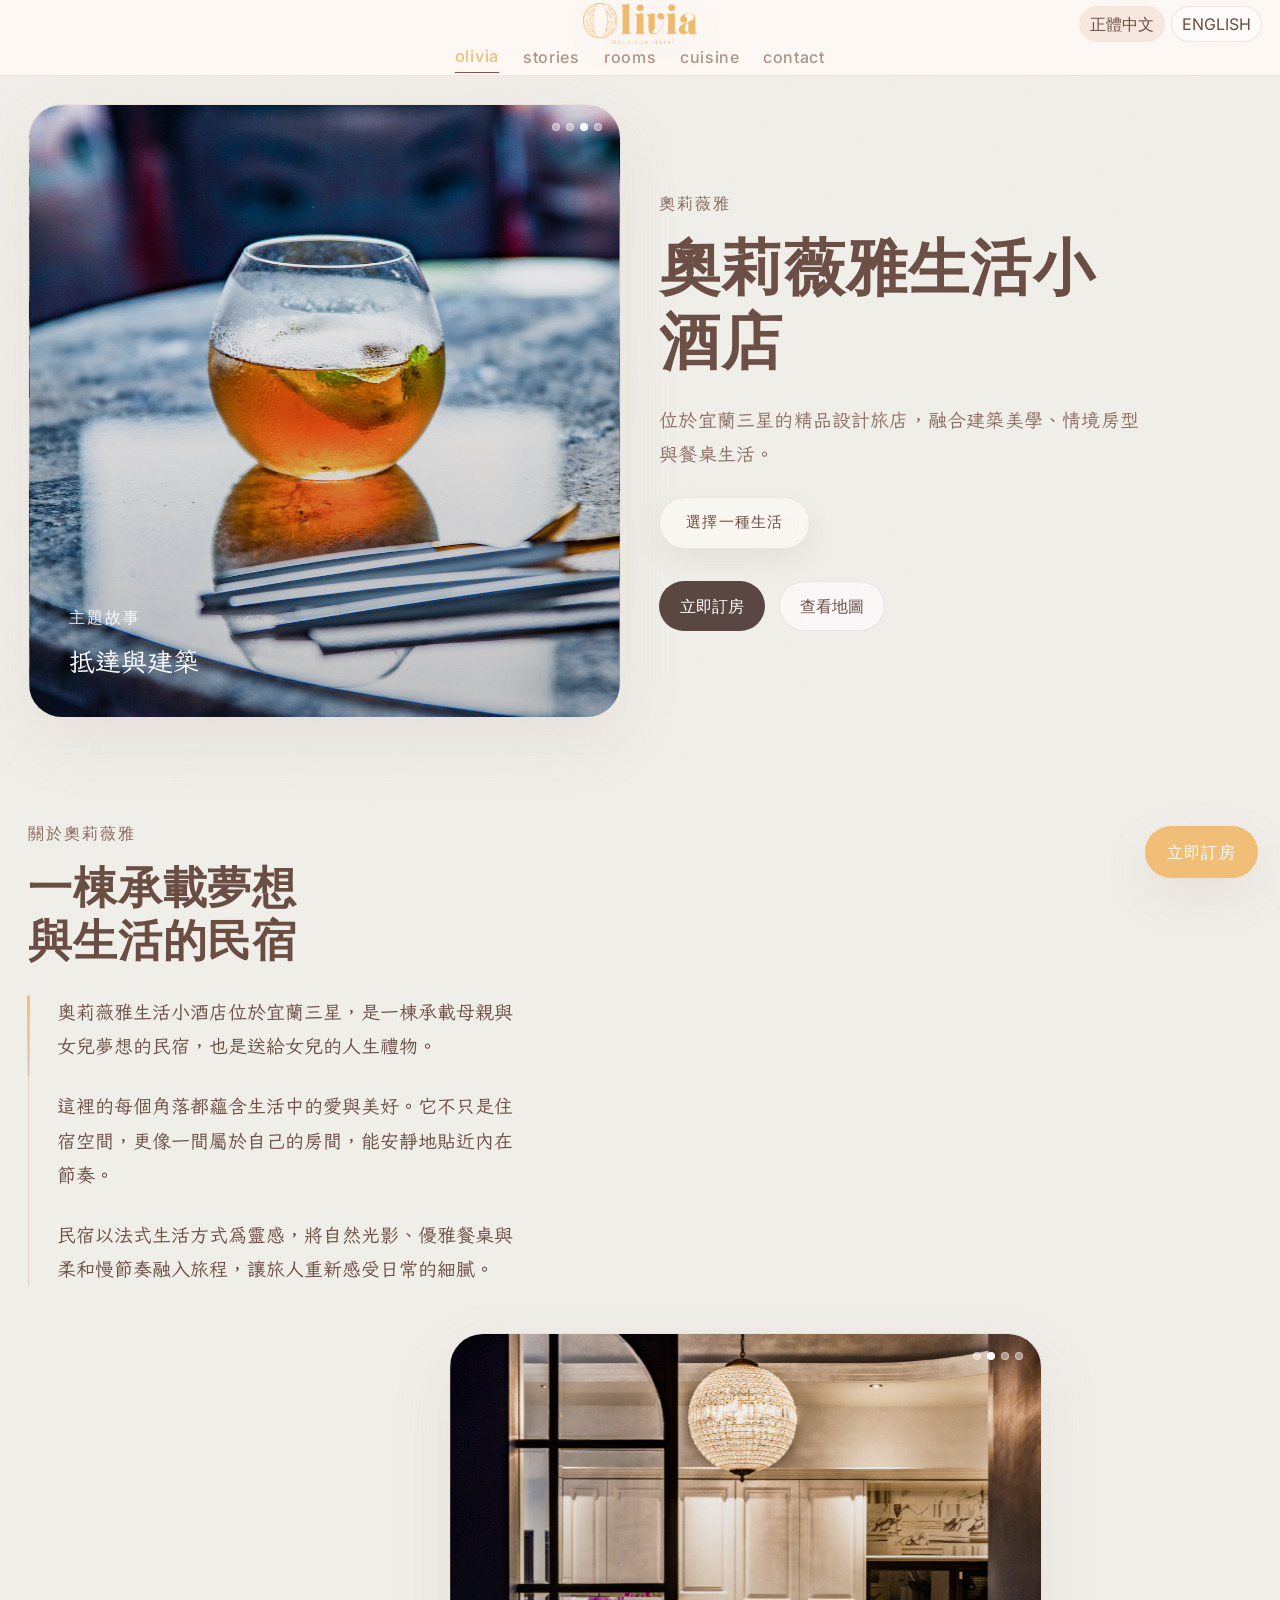
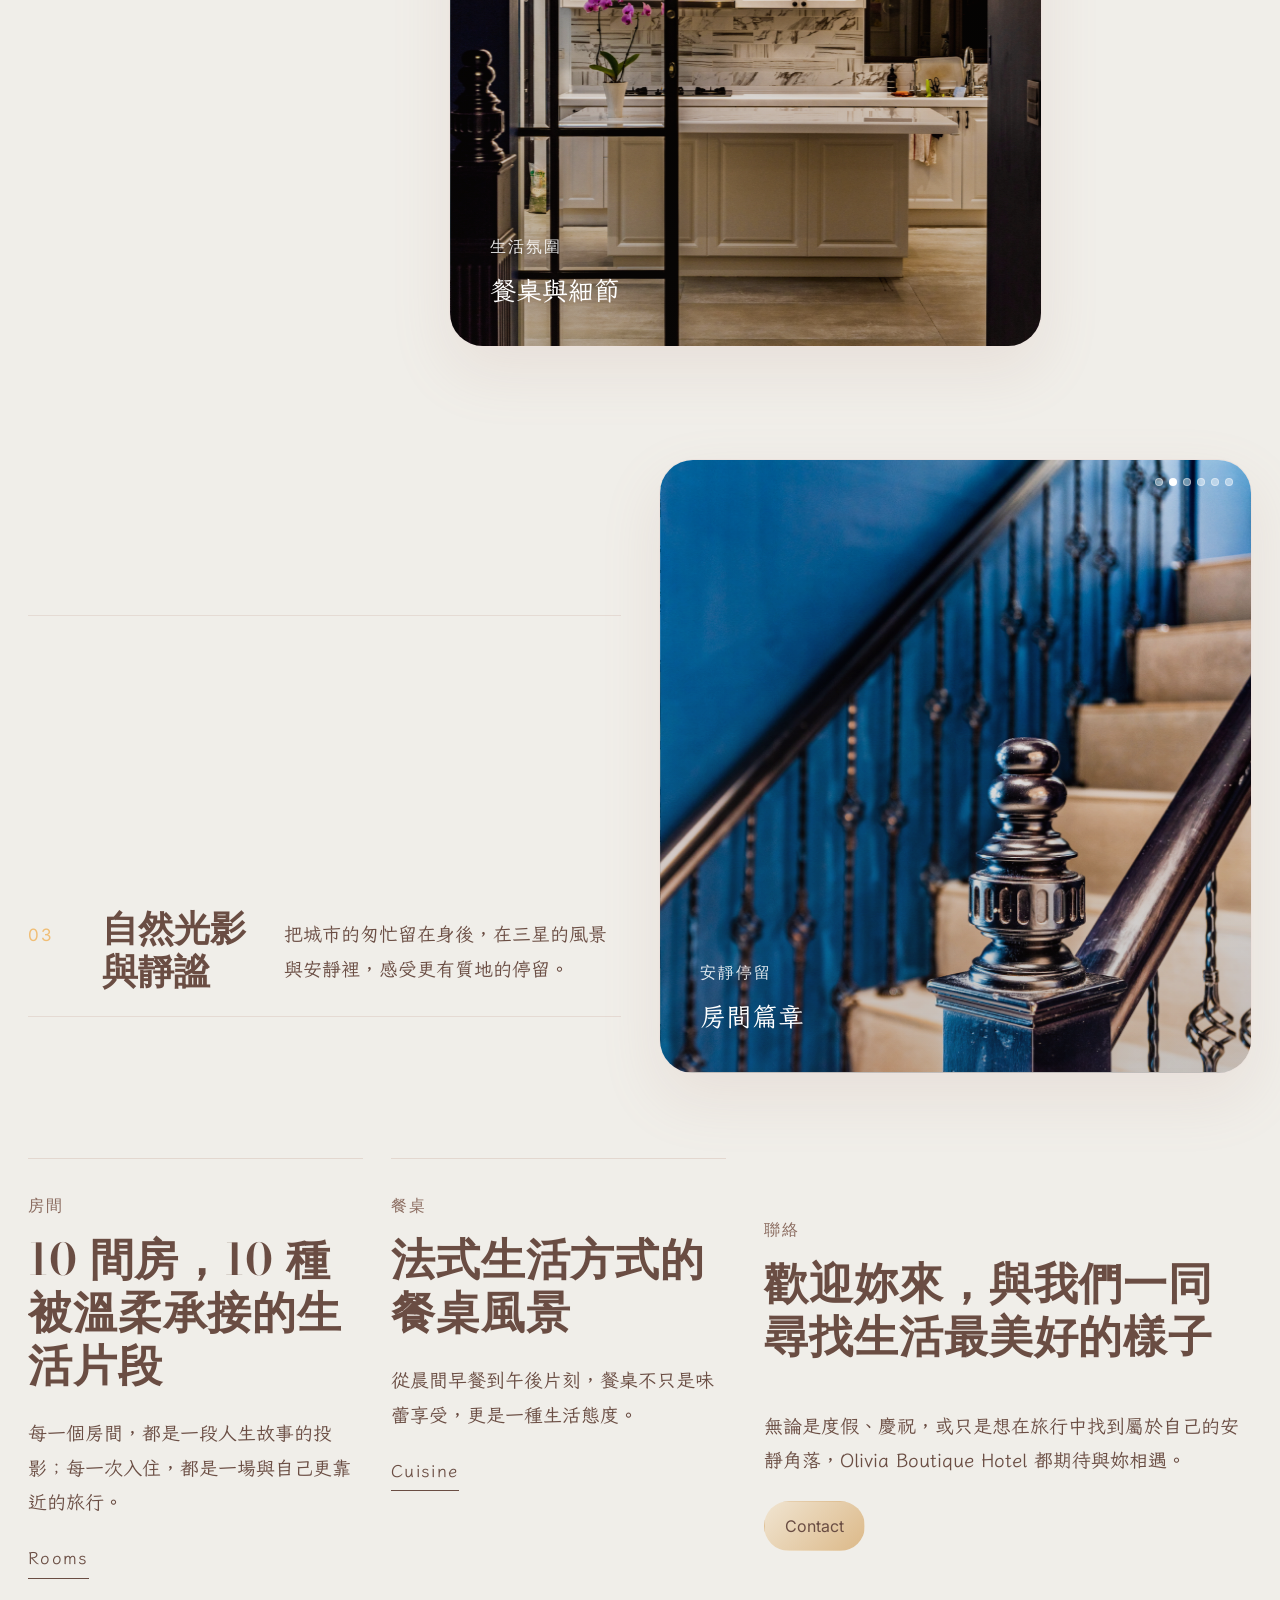
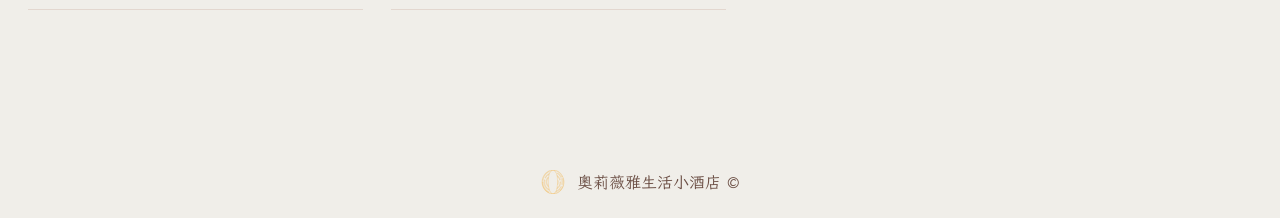
==== index.html @ a5c9b0a2 "1st build" ====
<!doctype html>
<html lang="zh-Hant">
<head>
<meta name="keywords" content="三星鄉,精品旅館,主題客房,女性主義,法式,私廚,免費停車,葡萄酒,奧莉薇雅,生活小酒店,時尚,生活態度">
  <meta charset="UTF-8" />
  <meta name="viewport" content="width=device-width, initial-scale=1.0" />
  <title data-i18n-title="seo.index.title">奧莉薇雅生活小酒店｜宜蘭精品旅宿</title>
  <meta name="description" content="奧莉薇雅生活小酒店 Olivia Boutique Hotel，位於宜蘭三星的精品設計旅店，融合建築美學、情境房型與餐桌生活，提供沉浸式住宿體驗。" data-i18n-meta="seo.index.description" />
  <meta name="keywords" content="宜蘭住宿, 宜蘭精品旅店, 宜蘭民宿推薦, 宜蘭三星住宿, 情境房型, 設計旅店, Olivia Boutique Hotel" />
  <meta property="og:title" content="奧莉薇雅生活小酒店｜宜蘭精品旅宿" />
  <meta property="og:description" content="奧莉薇雅生活小酒店 Olivia Boutique Hotel，位於宜蘭三星的精品設計旅店，融合建築美學、情境房型與餐桌生活，提供沉浸式住宿體驗。" />
  <meta property="og:type" content="website" />
  <meta property="og:image" content="assets/images/fasc-build-1.jpg" />
  <meta property="og:locale" content="zh_TW" />
  <meta property="og:locale:alternate" content="en_US" />
  <meta name="twitter:card" content="summary_large_image" />
  <meta name="twitter:title" content="奧莉薇雅生活小酒店｜宜蘭精品旅宿" />
  <meta name="twitter:description" content="奧莉薇雅生活小酒店 Olivia Boutique Hotel，位於宜蘭三星的精品設計旅店，融合建築美學、情境房型與餐桌生活，提供沉浸式住宿體驗。" />
  <meta name="twitter:image" content="assets/images/fasc-build-1.jpg" />
  <script type="application/ld+json">{"@context": "https://schema.org", "@type": "Hotel", "name": "Olivia Boutique Hotel", "alternateName": "奧莉薇雅生活小酒店", "url": "index.html", "image": "assets/images/fasc-build-1.jpg", "description": "奧莉薇雅生活小酒店 Olivia Boutique Hotel，位於宜蘭三星的精品設計旅店，融合建築美學、情境房型與餐桌生活，提供沉浸式住宿體驗。", "telephone": "+886939678156", "address": {"@type": "PostalAddress", "streetAddress": "三星路2段99巷17弄31號", "addressLocality": "三星鄉", "addressRegion": "宜蘭縣", "postalCode": "266006", "addressCountry": "TW"}, "sameAs": ["https://www.instagram.com/oliviaboutiquehotel/"]}</script>
  <link rel="preconnect" href="https://fonts.googleapis.com">
  <link rel="preconnect" href="https://fonts.gstatic.com" crossorigin>
  <link href="https://fonts.googleapis.com/css2?family=Bodoni+Moda:opsz,wght@6..96,400;6..96,500;6..96,600;6..96,700&family=Inter:wght@300;400;500;600;700&family=LXGW+WenKai+TC:wght@300;400;500;700&family=LXGW+WenKai+Mono+TC:wght@300;400;500;700&display=swap" rel="stylesheet">
  <link rel="stylesheet" href="assets/css/style.css" />
  <link rel="icon" type="image/x-icon" href="assets/images/o_logo-48x48.png" />

  <style>
    /* FORCE readable type scale across all 5 pages */
    html body {
      font-size: 18px !important;
      line-height: 1.75 !important;
    }

    html body p,
    html body li,
    html body .section-copy,
    html body .story-body,
    html body .hero-deck,
    html body .hero-subtitle,
    html body .subtle,
    html body .copy-stack p,
    html body .experience-card p,
    html body .feature-card p,
    html body .editorial-card p,
    html body .direction-card p,
    html body .contact-list,
    html body .contact-list a,
    html body .contact-list strong,
    html body .room-guide,
    html body .soft-hook,
    html body blockquote {
      font-size: 19px !important;
      line-height: 1.8 !important;
    }

    html body .section-label,
    html body .story-kicker,
    html body .eyebrow,
    html body .aside-label,
    html body .carousel-kicker,
    html body .quote-meta,
    html body .metric span,
    html body .pill-list span,
    html body .room-sensory-tags span,
    html body .collection-pill span,
    html body .collection-pill em,
    html body .btn,
    html body .link-inline,
    html body .story-link,
    html body .floating-booking,
    html body .main-nav a,
    html body .lang-btn,
    html body footer,
    html body footer p,
    html body footer span {
      font-size: 16px !important;
      line-height: 1.5 !important;
    }

    html body h1,
    html body .hero-title,
    html body .brand-name,
    html body .rooms-hero-copy h1,
    html body .cinematic-inner h1 {
      font-size: clamp(42px, 4.8vw, 70px) !important;
      line-height: 1.2 !important;
    }

    html body h2,
    html body .section-title,
    html body .cinematic-copy h2,
    html body .cinematic-band-copy h2,
    html body .cinematic-mosaic-head h2,
    html body .cinematic-close h2,
    html body .room-experience-copy h2 {
      font-size: clamp(34px, 3.4vw, 50px) !important;
      line-height: 1.22 !important;
    }

    html body h3,
    html body .feature-card h3,
    html body .experience-card h3 {
      font-size: 26px !important;
      line-height: 1.35 !important;
    }

    html body .carousel-title {
      font-size: 26px !important;
      line-height: 1.25 !important;
    }

    html body .quote-card blockquote {
      font-size: 28px !important;
      line-height: 1.6 !important;
    }

    @media (max-width: 760px) {
      html body {
        font-size: 17px !important;
      }

      html body p,
      html body li,
      html body .section-copy,
      html body .story-body,
      html body .hero-deck,
      html body .hero-subtitle,
      html body .subtle,
      html body .copy-stack p,
      html body .experience-card p,
      html body .feature-card p,
      html body .editorial-card p,
      html body .direction-card p,
      html body .contact-list,
      html body .contact-list a,
      html body .contact-list strong,
      html body .room-guide,
      html body .soft-hook,
      html body blockquote {
        font-size: 17px !important;
        line-height: 1.75 !important;
      }

      html body .section-label,
      html body .story-kicker,
      html body .eyebrow,
      html body .aside-label,
      html body .carousel-kicker,
      html body .quote-meta,
      html body .metric span,
      html body .pill-list span,
      html body .room-sensory-tags span,
      html body .collection-pill span,
      html body .collection-pill em,
      html body .btn,
      html body .link-inline,
      html body .story-link,
      html body .floating-booking,
      html body .main-nav a,
      html body .lang-btn,
      html body footer,
      html body footer p,
      html body footer span {
        font-size: 15px !important;
      }
    }
  </style>

<meta name="keywords" content="Sanxing Township,boutique hotel,themed rooms,feminism,French style,private dining,free parking,wine,Olivia,lifestyle hotel,fashion,lifestyle">
</head>
<body>
  <a class="floating-booking" href="https://www.booking-owlnest.com/oliviaboutiquehotel" target="_blank" rel="noopener" data-i18n="cta.book">立即訂房</a>
<header class="site-header">
  <div class="header-inner">
    <div class="header-spacer"></div>
    <a class="brand" href="index.html" aria-label="奧莉薇雅生活小酒店首頁" data-i18n-attr="aria-label:ui.brandHome">
      <img src="assets/images/obh_olivia-logo-transparent-master.png" alt="奧莉薇雅生活小酒店標誌" data-i18n-attr="alt:ui.brandLogo" class="brand-logo" />
    </a>
    <div class="lang-switch" aria-label="語言切換" data-i18n-attr="aria-label:ui.langSwitcher">
      <button class="lang-btn active" data-lang="zh-Hant">正體中文</button>
      <button class="lang-btn" data-lang="en">ENGLISH</button>
    </div>
  </div>
  <nav class="main-nav" aria-label="主選單">
    <a class="active" href="index.html" data-i18n="nav.olivia">Olivia</a>
    <a href="stories.html" data-i18n="nav.stories">Stories</a>
    <a href="rooms.html" data-i18n="nav.rooms">Rooms</a>
    <a href="cuisine.html" data-i18n="nav.cuisine">Cuisine</a>
    <a href="contact.html" data-i18n="nav.contact">Contact</a>
  </nav>
</header>
  <main>
    <section class="hero">
      <div class="shell">
        
        <section class="olivia-diagonal-page">
          <div class="olivia-diagonal-row row-top">
            <div class="olivia-visual visual-left">
              <div class="carousel-card tall reveal hero-feature-card hero-feature-primary" data-carousel data-interval="3600">
  <div class="carousel-dots"><span></span><span></span><span></span><span></span></div>
  <div class="carousel-track"><div class="carousel-slide"><img src="assets/images/fasc-build-1.jpg" alt="抵達與建築" data-i18n-attr="alt:home.carousel1.alt" loading="lazy" /></div><div class="carousel-slide"><img src="assets/images/fasc-build-2.jpg" alt="抵達與建築" data-i18n-attr="alt:home.carousel1.alt" loading="lazy" /></div><div class="carousel-slide"><img src="assets/images/cuisine-breakfast-1.jpg" alt="抵達與建築" data-i18n-attr="alt:home.carousel1.alt" loading="lazy" /></div><div class="carousel-slide"><img src="assets/images/cuisine-breakfast-5.jpg" alt="抵達與建築" data-i18n-attr="alt:home.carousel1.alt" loading="lazy" /></div></div>
  <div class="carousel-overlay"></div>
  <div class="carousel-meta"><div class="carousel-kicker">主題故事</div><div class="carousel-title">抵達與建築</div></div>
</div>
            </div>
            <div class="olivia-text text-right">
              <div class="hero-copy hero-copy-balanced reveal">
                <p class="eyebrow" data-i18n="home.heroEyebrow">Olivia Boutique Hotel</p>
                <h1 class="hero-title" data-i18n="home.heroTitle">奧莉薇雅生活小酒店</h1>
                <p class="hero-subtitle" data-i18n="home.heroSubtitle">在宜蘭三星的一隅，我們將光、空氣與時間編織成一種生活方式。</p>
                <div class="conversion-soft-cta reveal"><a href="rooms.html" class="cta-soft" data-i18n="conversion.homeCta">選擇一種生活</a></div>
                <div class="hero-actions">
                  <a class="btn primary" href="https://www.booking-owlnest.com/oliviaboutiquehotel" target="_blank" rel="noopener" data-i18n="cta.book">立即訂房</a>
                  <a class="btn" href="contact.html" data-i18n="cta.map">查看地圖</a>
                </div>
              </div>
            </div>
          </div>

          <div class="olivia-diagonal-row row-middle">
            <div class="olivia-text text-left">
              <div class="olivia-flow-heading reveal">
          <p class="section-label" data-i18n="home.aboutLabel">關於奧莉薇雅</p>
          <h2 class="section-title" data-i18n="home.aboutTitle">一棟承載夢想與生活的民宿</h2>
        </div>
              <div class="olivia-flow-copy reveal">
          <p data-i18n="home.p1"></p>
          <p data-i18n="home.p2"></p>
          <p data-i18n="home.p3"></p>
        </div>
            </div>
            <div class="olivia-visual visual-center">
              <div class="carousel-card tall reveal hero-feature-card hero-feature-secondary" data-carousel data-interval="4300">
  <div class="carousel-dots"><span></span><span></span><span></span><span></span></div>
  <div class="carousel-track"><div class="carousel-slide"><img src="assets/images/fasc-balcony-1.jpg" alt="餐桌與細節" data-i18n-attr="alt:home.carousel2.alt" loading="lazy" /></div><div class="carousel-slide"><img src="assets/images/fasc-cater-1.jpg" alt="餐桌與細節" data-i18n-attr="alt:home.carousel2.alt" loading="lazy" /></div><div class="carousel-slide"><img src="assets/images/fasc-garden-2.jpg" alt="餐桌與細節" data-i18n-attr="alt:home.carousel2.alt" loading="lazy" /></div><div class="carousel-slide"><img src="assets/images/fasc-hall-10.jpg" alt="餐桌與細節" data-i18n-attr="alt:home.carousel2.alt" loading="lazy" /></div></div>
  <div class="carousel-overlay"></div>
  <div class="carousel-meta"><div class="carousel-kicker">生活氛圍</div><div class="carousel-title">餐桌與細節</div></div>
</div>
            </div>
          </div>

          <div class="olivia-diagonal-row row-lower">
            <div class="olivia-text text-left">
              <div class="olivia-section-line reveal">
          <p class="section-label" data-i18n="home.signatureLabel">特色體驗</p>
          <h2 class="section-title" data-i18n="home.signatureTitle">生活方式的篇章，從抵達開始</h2>
        </div>
              <div class="olivia-motion-list">
          <article class="olivia-motion-item reveal">
            <span>01</span>
            <h3 data-i18n="home.card1Title"></h3>
            <p data-i18n="home.card1Body"></p>
          </article>
          <article class="olivia-motion-item reveal">
            <span>02</span>
            <h3 data-i18n="home.card2Title"></h3>
            <p data-i18n="home.card2Body"></p>
          </article>
          <article class="olivia-motion-item reveal">
            <span>03</span>
            <h3 data-i18n="home.card3Title"></h3>
            <p data-i18n="home.card3Body"></p>
          </article>
        </div>
            </div>
            <div class="olivia-visual visual-right">
              <div class="carousel-card tall reveal hero-feature-card hero-feature-tertiary" data-carousel data-interval="5100">
  <div class="carousel-dots"><span></span><span></span><span></span><span></span><span></span><span></span></div>
  <div class="carousel-track"><div class="carousel-slide"><img src="assets/images/fasc-space-3.jpg" alt="房間篇章" data-i18n-attr="alt:home.carousel3.alt" loading="lazy" /></div><div class="carousel-slide"><img src="assets/images/fasc-stair-4.jpg" alt="房間篇章" data-i18n-attr="alt:home.carousel3.alt" loading="lazy" /></div><div class="carousel-slide"><img src="assets/images/room-A2A-joy-1.jpg" alt="房間篇章" data-i18n-attr="alt:home.carousel3.alt" loading="lazy" /></div><div class="carousel-slide"><img src="assets/images/room-A3A-Adore-1.jpg" alt="房間篇章" data-i18n-attr="alt:home.carousel3.alt" loading="lazy" /></div><div class="carousel-slide"><img src="assets/images/fasc-build-1.jpg" alt="房間篇章" data-i18n-attr="alt:home.carousel3.alt" loading="lazy" /></div><div class="carousel-slide"><img src="assets/images/fasc-build-2.jpg" alt="房間篇章" data-i18n-attr="alt:home.carousel3.alt" loading="lazy" /></div></div>
  <div class="carousel-overlay"></div>
  <div class="carousel-meta"><div class="carousel-kicker">安靜停留</div><div class="carousel-title">房間篇章</div></div>
</div>
            </div>
          </div>

          <div class="olivia-diagonal-row row-bottom">
            <div class="olivia-text text-wide">
              <div class="olivia-path-grid">
                
        <a class="olivia-path-link reveal" href="rooms.html">
          <p class="section-label" data-i18n="home.roomsTeaserLabel">rooms</p>
          <h2 class="section-title" data-i18n="home.roomsTeaserTitle"></h2>
          <p data-i18n="home.roomsTeaserBody"></p>
          <span data-i18n="nav.rooms">Rooms</span>
        </a>
        <a class="olivia-path-link reveal" href="cuisine.html">
          <p class="section-label" data-i18n="home.cuisineLabel">cuisine</p>
          <h2 class="section-title" data-i18n="home.cuisineTitle"></h2>
          <p data-i18n="home.cuisineBody"></p>
          <span data-i18n="nav.cuisine">Cuisine</span>
        </a>
      
              </div>
            </div>
            <div class="olivia-text text-final">
              <div class="olivia-final-grid">
                
        <div class="reveal">
          <p class="section-label" data-i18n="home.contactLabel">contact</p>
          <h2 class="section-title" data-i18n="home.contactTitle"></h2>
        </div>
        <div class="olivia-final-copy reveal">
          <p data-i18n="home.contactBody"></p>
          <a class="btn gold" href="contact.html" data-i18n="nav.contact">Contact</a>
        </div>
      
              </div>
            </div>
          </div>
        </section>

  </main>
<footer>
  <div class="footer-inner" style="display:flex; justify-content:center; align-items:center;">
    <span class="footer-logo-wrap">
      <img src="assets/images/o_logo-24x24.png" alt="奧莉薇雅標誌" data-i18n-attr="alt:ui.oliviaLogo">
    </span>
    <p data-i18n="footer.copy"><span class="footer-text">奧莉薇雅生活小酒店 ©</span></p>
  </div>
</footer>




<script src="assets/js/site.js"></script>
</body>
</html>
---- assets/css/style.css ----
@import url("https://fonts.googleapis.com/css2?family=Noto+Serif+TC:wght@400;600;700&display=swap"); body{font-family:"Noto Serif TC", serif;}

:root{
  /* =========================
     DESIGN TOKENS
  ========================= */

  /* Color - Primary */
  --color-primary-100:#f2d5c7;
  --color-primary-200:#f0be76;

  /* Color - Secondary */
  --color-secondary-100:#e4c4b8;
  --color-secondary-200:#e6bfa2;
  --color-secondary-300:#d6b490;
  --color-secondary-400:#ba8e7e;

  /* Color - Background / Surface */
  --color-bg-base:#f0eee9;
  --color-bg-soft:#f7f3ee;
  --color-bg-surface:rgba(255,255,255,0.68);
  --color-bg-surface-strong:rgba(255,250,246,0.88);
  --color-bg-overlay:rgba(242,213,199,0.20);

  /* Color - Text */
  --color-text-primary:#6a4d43;
  --color-text-secondary:#8b6c60;
  --color-text-muted:#a89288;
  --color-text-on-dark:#fffaf6;

  /* Color - UI */
  --color-border:rgba(186,142,126,.2);
  --color-shadow:rgba(186,142,126,.14);

  /* Brand aliases */
  --bg:var(--color-bg-base);
  --bg-soft:var(--color-bg-soft);
  --surface:var(--color-bg-surface);
  --surface-strong:var(--color-bg-surface-strong);
  --ink:var(--color-text-primary);
  --muted:var(--color-text-secondary);
  --gold:var(--color-primary-200);
  --gold-soft:#f6d3a2;
  --rose:var(--color-secondary-100);
  --line:var(--color-border);
  --shadow:0 24px 60px var(--color-shadow);

  /* Typography */
  --font-serif:"Cormorant Garamond","Noto Serif TC",serif;
  --font-sans:"Inter","Noto Serif TC",sans-serif;
  --text-hero:clamp(3rem,6vw,5.5rem);
  --text-display:clamp(2.4rem,5vw,4.7rem);
  --text-h2:clamp(2.1rem,4vw,3.5rem);
  --text-body-lg:1.125rem;
  --text-body:1rem;
  --text-caption:.9rem;

  /* Spacing */
  --space-2xs:6px;
  --space-xs:12px;
  --space-sm:20px;
  --space-md:28px;
  --space-lg:36px;
  --space-xl:56px;
  --space-2xl:72px;
  --space-3xl:110px;

  /* Radius */
  --radius-sm:12px;
  --radius-md:18px;
  --radius-lg:24px;
  --radius-xl:34px;

  /* Motion */
  --ease-standard:cubic-bezier(.4,0,.2,1);
  --ease-luxury:cubic-bezier(.25,.1,.25,1);
  --duration-fast:.25s;
  --duration-medium:.5s;
  --duration-slow:1s;

  --max:1280px;
}

/* Themes */
[data-theme="luxury"]{
  --color-bg-base:#f0eee9;
  --color-bg-soft:#f7f3ee;
  --color-bg-surface:rgba(255,255,255,0.68);
  --color-bg-surface-strong:rgba(255,250,246,0.88);
  --color-text-primary:#6a4d43;
  --color-text-secondary:#8b6c60;
  --color-border:rgba(186,142,126,.2);
  --color-shadow:rgba(186,142,126,.14);
}
[data-theme="dark"]{
  --color-bg-base:#1d1816;
  --color-bg-soft:#241e1b;
  --color-bg-surface:rgba(36,30,27,.78);
  --color-bg-surface-strong:rgba(44,37,33,.9);
  --color-text-primary:#f5eee8;
  --color-text-secondary:#d7c0b1;
  --color-text-muted:#b89f94;
  --color-border:rgba(242,213,199,.14);
  --color-shadow:rgba(0,0,0,.28);
  --ink:var(--color-text-primary);
  --muted:var(--color-text-secondary);
  --line:var(--color-border);
}
[data-theme="summer"]{
  --color-bg-base:#f6efe8;
  --color-bg-soft:#fbf5ef;
  --color-bg-surface:rgba(255,252,248,.74);
  --color-bg-surface-strong:rgba(255,249,241,.92);
  --color-primary-200:#efc57d;
}
[data-theme="winter"]{
  --color-bg-base:#edeae6;
  --color-bg-soft:#f5f2ee;
  --color-bg-surface:rgba(255,255,255,.7);
  --color-bg-surface-strong:rgba(252,250,247,.9);
  --color-secondary-400:#a98477;
}

*{box-sizing:border-box}
html{scroll-behavior:smooth}
body{
  margin:0;
  color:var(--ink);
  font-family:var(--font-editorial-body-zh);
  line-height:1.75;
  background:
    radial-gradient(circle at top left, rgba(242,213,199,.42), transparent 24%),
    radial-gradient(circle at 100% 10%, rgba(230,191,162,.28), transparent 22%),
    linear-gradient(180deg, var(--bg-soft) 0%, var(--bg) 52%, #f4f0ea 100%);
}
body::before{
  content:"";
  position:fixed;
  inset:0;
  pointer-events:none;
  background:linear-gradient(120deg,rgba(255,255,255,.14),transparent 26%,rgba(255,255,255,.06) 58%,transparent 70%);
  opacity:.7;
}
a{text-decoration:none;color:inherit}
img{display:block;max-width:100%}
h1,h2,h3,h4{
  margin:0;
  line-height:1.04;
  letter-spacing:.01em;
  font-family:var(--font-editorial-display);
  font-weight:500;
}
p{margin:0}
.shell,.section-narrow{max-width:var(--max);margin:0 auto;padding:0 28px}
.section{padding:110px 0;position:relative}
.section.soft{background:linear-gradient(180deg, rgba(255,255,255,.3), rgba(255,255,255,0))}
.section-label,.eyebrow{
  margin:0 0 14px;
  font-size:.78rem;
  letter-spacing:.28em;
  text-transform:uppercase;
  color:var(--muted);
}
.section-title{font-size:clamp(2.8rem,5vw,4.7rem)}
.section-copy{max-width:64ch;color:var(--muted)}
.reveal{opacity:0;transform:translateY(26px);transition:opacity .8s ease, transform .8s ease}
.reveal.is-visible{opacity:1;transform:none}
.floating-booking{
  position:fixed;right:22px;bottom:22px;z-index:60;
  padding:14px 22px;border-radius:999px;
  background:rgba(79,58,53,.94);color:#fff;
  box-shadow:0 18px 45px rgba(79,58,53,.18);
  letter-spacing:.08em;font-size:.92rem;
  transition:transform .25s ease, box-shadow .25s ease;
}
.floating-booking:hover{transform:translateY(-3px);box-shadow:0 22px 56px rgba(79,58,53,.24)}
.site-header{
  position:sticky;top:0;z-index:50;
  backdrop-filter:blur(20px);
  background:rgba(251,248,243,.72);
  border-bottom:1px solid var(--line);
}
.header-inner{
  max-width:var(--max);margin:0 auto;padding:16px 28px 10px;
  display:grid;grid-template-columns:1fr auto 1fr;align-items:center;
}
.header-spacer{height:1px}
.brand{justify-self:center}
.brand-logo{width:min(300px,56vw);filter:drop-shadow(0 8px 24px rgba(0,0,0,.06))}
.lang-switch{justify-self:end;display:flex;gap:8px}
.lang-btn{
  border:1px solid var(--line);background:rgba(255,255,255,.6);color:var(--ink);
  border-radius:999px;padding:8px 14px;cursor:pointer;font:inherit;
  transition:all .25s ease;
}
.lang-btn.active,.lang-btn:hover{background:linear-gradient(135deg,#f2e6d3,#e4c39b);border-color:transparent}
.main-nav{
  max-width:var(--max);margin:0 auto;padding:0 28px 16px;
  display:flex;justify-content:center;gap:30px;flex-wrap:wrap;
  letter-spacing:.18em;text-transform:lowercase;font-size:.9rem;
}
.main-nav a{position:relative;opacity:.72;transition:opacity .25s ease}
.main-nav a::after{
  content:"";position:absolute;left:0;right:0;bottom:-7px;height:1px;
  background:var(--ink);transform:scaleX(0);transform-origin:center;transition:transform .25s ease;
}
.main-nav a.active,.main-nav a:hover{opacity:1}
.main-nav a.active::after,.main-nav a:hover::after{transform:scaleX(1)}
.hero{padding:36px 0 34px}
.hero-grid{display:grid;grid-template-columns:1.05fr .95fr;gap:28px;align-items:end}
.glass-card{
  background:linear-gradient(180deg,rgba(255,255,255,.7),rgba(255,255,255,.46));
  border:1px solid rgba(255,255,255,.65);box-shadow:var(--shadow);
  border-radius:var(--radius-xl);
}
.hero-copy{padding:56px 52px}
.hero-title{font-size:clamp(4rem,8vw,7rem);max-width:8ch}
.hero-subtitle{margin-top:22px;max-width:56ch;color:var(--muted);font-size:1.05rem}
.hero-actions,.contact-actions,.map-links,.pill-list,.travel-grid{display:flex;gap:14px;flex-wrap:wrap}
.btn{
  display:inline-flex;align-items:center;justify-content:center;gap:10px;
  padding:12px 20px;border-radius:999px;border:1px solid var(--line);
  background:rgba(255,255,255,.58);transition:transform .25s ease, background .25s ease, box-shadow .25s ease;
}
.btn.primary{background:rgba(79,58,53,.94);color:#fff;border-color:transparent}
.btn.gold{background:linear-gradient(135deg,#f0e4d0,#dcb989);border-color:transparent}
.btn:hover,.pill-list span:hover,.map-links a:hover{transform:translateY(-2px);box-shadow:0 14px 34px rgba(79,58,53,.12)}
.hero-note{padding:30px;min-height:190px;display:flex;align-items:end;color:var(--muted)}
.metrics{display:grid;grid-template-columns:repeat(3,1fr);gap:16px;margin-top:30px}
.metric{padding:18px 16px;border-top:1px solid var(--line)}
.metric strong{display:block;font-size:2rem;font-family:"Cormorant Garamond","Noto Serif TC",serif}
.metric span{font-size:.88rem;color:var(--muted);letter-spacing:.08em;text-transform:uppercase}
.carousel-grid-main{display:grid;grid-template-columns:repeat(3,1fr);gap:18px;margin-bottom:30px}
.carousel-grid-4{display:grid;grid-template-columns:repeat(4,1fr);gap:18px}
.carousel-grid-3{display:grid;grid-template-columns:repeat(3,1fr);gap:18px}
.carousel-card,.editorial-card,.info-card,.feature-card,.quote-card,.contact-card,.direction-card,.gallery-shell{
  border-radius:var(--radius-lg);overflow:hidden;background:rgba(255,255,255,.55);border:1px solid var(--line);box-shadow:var(--shadow)
}
.carousel-card{position:relative;min-height:520px}
.carousel-card.tall{min-height:620px}
.carousel-card.medium{min-height:460px}
.carousel-card.short{min-height:380px}
.carousel-track{display:flex;height:100%;transition:transform .9s cubic-bezier(.22,.61,.36,1);will-change:transform}
.carousel-slide{min-width:100%;height:100%;position:relative;overflow:hidden}
.carousel-slide img{width:100%;height:100%;object-fit:cover;transform:scale(1.03);transition:transform 8s ease, filter .5s ease}
.carousel-card:hover .carousel-slide img{transform:scale(1.08)}
.carousel-overlay{position:absolute;inset:0;background:linear-gradient(180deg,rgba(30,22,18,.04),rgba(30,22,18,.26));pointer-events:none}
.carousel-meta{position:absolute;left:18px;right:18px;bottom:18px;color:#fff;z-index:2}
.carousel-kicker{font-size:.74rem;letter-spacing:.22em;text-transform:uppercase;opacity:.88}
.carousel-title{font-size:1.45rem;margin-top:8px}
.carousel-dots{position:absolute;top:18px;right:18px;display:flex;gap:6px;z-index:2}
.carousel-dots span{width:8px;height:8px;border-radius:999px;background:rgba(255,255,255,.42);border:1px solid rgba(255,255,255,.4)}
.carousel-dots span.active{background:#fff}
.two-col{display:grid;grid-template-columns:.9fr 1.1fr;gap:46px;align-items:start}
.copy-stack p{margin:0 0 18px;color:var(--muted)}
.feature-grid{display:grid;grid-template-columns:repeat(3,1fr);gap:18px}
.feature-card{padding:30px;min-height:250px}
.feature-card span{display:inline-block;margin-bottom:12px;color:#b78d69;font-size:.78rem;letter-spacing:.18em}
.feature-card h3{font-size:2rem;margin-bottom:10px}
.panel-grid{display:grid;grid-template-columns:repeat(2,1fr);gap:18px}
.editorial-card{padding:34px;display:flex;flex-direction:column;justify-content:space-between;min-height:290px}
.editorial-card p{color:var(--muted);max-width:42ch}
.link-inline{margin-top:18px;display:inline-block;font-size:.8rem;letter-spacing:.16em;text-transform:uppercase}
.room-cards{display:grid;grid-template-columns:repeat(4,1fr);gap:18px;margin:34px 0}
.gallery-band{padding-top:10px}
.story-card,.text-panel,.quote-card,.info-card,.direction-card,.contact-card{padding:30px}
.story-card p,.text-panel p,.quote-card p,.info-card p,.direction-card p,.contact-card p{color:var(--muted)}
.room-zones{display:grid;grid-template-columns:repeat(2,1fr);gap:20px}
.zone-title{display:flex;justify-content:space-between;align-items:end;margin-bottom:16px;gap:14px}
.zone-title h3{font-size:2.1rem}
.zone-title span{font-size:.76rem;letter-spacing:.18em;text-transform:uppercase;color:var(--muted)}
.room-zone .carousel-card{min-height:440px}
.tasting-layout{display:grid;grid-template-columns:1.1fr .9fr;gap:24px;align-items:stretch}
.luxury-copy{padding:44px}
.luxury-copy .section-title{max-width:8ch}
.luxury-copy .section-copy + .section-copy{margin-top:18px}
.pill-list{margin-top:22px}
.pill-list span{padding:10px 14px;border-radius:999px;background:rgba(255,255,255,.65);border:1px solid var(--line)}
.quote-card{display:flex;flex-direction:column;justify-content:space-between;min-height:100%}
.quote-card blockquote{margin:0;font-size:2.1rem;line-height:1.16;font-family:"Cormorant Garamond","Noto Serif TC",serif}
.quote-meta{margin-top:18px;font-size:.8rem;text-transform:uppercase;letter-spacing:.14em}
.cuisine-gallery{display:grid;grid-template-columns:1.15fr .85fr;gap:18px;margin-top:26px}
.stack-grid{display:grid;grid-template-rows:1fr 1fr;gap:18px}
.experience-grid{display:grid;grid-template-columns:repeat(3,1fr);gap:18px;margin-top:28px}
.experience-card{padding:28px;border-radius:var(--radius-lg);background:rgba(255,255,255,.58);border:1px solid var(--line);box-shadow:var(--shadow);position:relative;overflow:hidden}
.experience-card::after{content:"";position:absolute;inset:auto -40px -50px auto;width:140px;height:140px;background:radial-gradient(circle, rgba(197,157,98,.18), transparent 70%)}
.experience-card h3{font-size:1.9rem;margin-bottom:12px}
.contact-hero{display:grid;grid-template-columns:1.05fr .95fr;gap:24px;align-items:stretch}
.contact-card.brand-card{background:linear-gradient(160deg, rgba(79,58,53,.95), rgba(117,88,79,.9));color:#fff}
.contact-card.brand-card p,.contact-card.brand-card a,.contact-card.brand-card .subtle{color:rgba(255,255,255,.82)}
.contact-logo{width:94px;margin-bottom:18px}
.brand-name{font-size:2.4rem;margin-bottom:6px}
.contact-list{display:grid;gap:14px;margin-top:20px}
.contact-list div{padding-top:14px;border-top:1px solid rgba(255,255,255,.14)}
.contact-list strong,.direction-card strong,.info-card strong{display:block;margin-bottom:6px;font-size:.84rem;letter-spacing:.18em;text-transform:uppercase}
.build-gallery{display:grid;grid-template-columns:repeat(3,1fr);gap:18px;margin-top:26px}
.map-shell{overflow:hidden;border-radius:var(--radius-xl);border:1px solid var(--line);box-shadow:var(--shadow);margin-top:26px}
.footer-logo{width:72px;margin:0 auto 14px}
.site-footer{text-align:center;padding:38px 20px 48px;border-top:1px solid var(--line);background:rgba(255,255,255,.34)}
.site-footer p{color:var(--muted)}
.parallax{transform:translateY(var(--parallax, 0px));transition:transform .2s linear}
@media (max-width:1120px){
  .hero-grid,.two-col,.tasting-layout,.contact-hero,.cuisine-gallery,.feature-grid,.room-cards,.carousel-grid-main,.carousel-grid-4,.build-gallery,.experience-grid,.panel-grid,.room-zones{grid-template-columns:1fr 1fr}
  .carousel-grid-main .carousel-card:last-child{grid-column:span 2}
  .carousel-grid-4 .carousel-card:nth-child(3),.carousel-grid-4 .carousel-card:nth-child(4){min-height:420px}
}
@media (max-width:760px){
  .shell,.section-narrow{padding:0 20px}
  .section{padding:78px 0}
  .header-inner{grid-template-columns:1fr;gap:12px}
  .brand,.lang-switch{justify-self:center}
  .main-nav{gap:16px;padding-bottom:14px}
  .hero,.hero-grid,.two-col,.tasting-layout,.contact-hero,.cuisine-gallery,.feature-grid,.room-cards,.carousel-grid-main,.carousel-grid-4,.carousel-grid-3,.build-gallery,.experience-grid,.panel-grid,.room-zones{grid-template-columns:1fr}
  .carousel-grid-main .carousel-card:last-child{grid-column:auto}
  .hero-copy,.luxury-copy,.story-card,.text-panel,.quote-card,.contact-card,.direction-card,.info-card{padding:26px 22px}
  .hero-title{font-size:clamp(3.2rem,16vw,5rem)}
  .carousel-card,.carousel-card.tall,.carousel-card.medium,.carousel-card.short,.room-zone .carousel-card{min-height:380px}
  .floating-booking{right:14px;bottom:14px;padding:12px 16px}
  .metrics{grid-template-columns:1fr}
}


/* --- luxury editorial refinement pack --- */
.editorial-page{
  background:
    radial-gradient(circle at 20% 0%, rgba(242,213,199,.34), transparent 30%),
    radial-gradient(circle at 100% 20%, rgba(230,191,162,.18), transparent 22%),
    linear-gradient(180deg, #ceb4a8 0%, #ead9cf 14%, var(--bg) 42%, #f6f2ec 100%);
}
.editorial-page .site-header{
  background:rgba(240,238,233,.78);
  border-bottom:1px solid var(--line);
}
.editorial-page .main-nav a,
.editorial-page .lang-btn,
.editorial-page .brand{color:var(--ink)}
.editorial-page .main-nav a.active{color:var(--secondary-taupe)}
.editorial-page .lang-btn{border-color:var(--line);background:rgba(255,255,255,.36)}
.editorial-page .lang-btn.active{background:rgba(242,213,199,.5)}
.rooms-hero-luxe,
.room-story-hero{
  position:relative;
  min-height:72vh;
  display:flex;
  align-items:end;
  padding:180px 0 72px;
  color:#fffaf6;
  overflow:hidden;
}
.rooms-hero-backdrop{
  position:absolute; inset:0;
  background:
    linear-gradient(180deg, rgba(10,9,9,.16), rgba(10,9,9,.66)),
    url('../images/fasc-build-3.jpeg') center/cover no-repeat;
  transform:scale(1.03);
}
.rooms-hero-grid{
  position:relative;
  display:grid;
  grid-template-columns:1.4fr .75fr;
  gap:48px;
  z-index:1;
}
.rooms-hero-copy h1,
.room-story-hero h1{
  font-size:clamp(3.4rem, 7vw, 6.5rem);
  max-width:10ch;
  letter-spacing:.015em;
}
.hero-deck{
  max-width:54ch;
  margin-top:18px;
  color:rgba(248,241,234,.8);
  font-size:1.05rem;
}
.rooms-hero-aside{
  align-self:end;
  padding:28px;
  border:1px solid rgba(255,255,255,.12);
  background:rgba(255,255,255,.05);
  backdrop-filter:blur(12px);
}
.aside-label{
  margin:0 0 12px;
  text-transform:uppercase;
  letter-spacing:.24em;
  font-size:.72rem;
  color:rgba(248,241,234,.62);
}
.collection-nav-wrap{
  margin-top:-36px;
  position:relative;
  z-index:2;
}
.collection-nav{
  display:flex;
  gap:12px;
  flex-wrap:wrap;
  padding:18px;
  border-radius:999px;
  background:rgba(255,250,246,.88);
  box-shadow:0 22px 48px rgba(23,17,14,.12);
  backdrop-filter:blur(18px);
}
.collection-pill{
  display:inline-flex;
  align-items:center;
  gap:10px;
  padding:12px 18px;
  border-radius:999px;
  border:1px solid rgba(79,58,53,.1);
  background:#fff;
  color:var(--ink);
  font-size:.88rem;
  letter-spacing:.08em;
  transition:transform .28s ease, box-shadow .28s ease, border-color .28s ease;
}
.collection-pill:hover{
  transform:translateY(-2px);
  border-color:rgba(240,190,118,.55);
  box-shadow:0 14px 30px rgba(79,58,53,.09);
}
.collection-pill span{font-family:var(--font-editorial-display);font-size:1.15rem;letter-spacing:.03em}
.editorial-rooms{padding-top:72px}
.room-story{
  display:grid;
  grid-template-columns:minmax(280px, .78fr) minmax(0, 1.22fr);
  gap:56px;
  align-items:start;
  padding:70px 0;
  border-bottom:1px solid rgba(79,58,53,.1);
}
.room-story--reverse{grid-template-columns:minmax(0,1.22fr) minmax(280px,.78fr)}
.room-story--reverse .room-story-copy{order:2}
.room-story--reverse .room-story-media{order:1}
.story-index{
  font-size:.82rem;
  letter-spacing:.28em;
  color:var(--gold);
  margin-bottom:18px;
}
.story-kicker{
  margin:0 0 10px;
  text-transform:uppercase;
  letter-spacing:.22em;
  color:var(--muted);
  font-size:.76rem;
}
.room-story-copy h2,
.room-detail-head h2{
  font-size:clamp(2.7rem,5vw,4.7rem);
  margin-bottom:16px;
}
.story-quote{
  font-family:var(--font-editorial-display);
  font-size:1.55rem;
  line-height:1.25;
  color:#5d4339;
  max-width:18ch;
  margin-bottom:18px;
}
.story-body{
  max-width:48ch;
  color:var(--muted);
}
.story-link{
  display:inline-flex;
  margin-top:22px;
  padding-bottom:4px;
  border-bottom:1px solid rgba(79,58,53,.28);
  letter-spacing:.08em;
  text-transform:uppercase;
  font-size:.77rem;
}
.editorial-gallery{
  display:grid;
  gap:16px;
}
.editorial-gallery-main{
  position:relative;
  overflow:hidden;
  border-radius:30px;
  background:#fff;
  box-shadow:0 28px 60px rgba(22,16,14,.14);
}
.editorial-slides{
  position:relative;
  min-height:560px;
}
.editorial-slide{
  position:absolute;
  inset:0;
  opacity:0;
  transition:opacity .8s ease, transform 1.4s ease;
  transform:scale(1.04);
  pointer-events:none;
}
.editorial-slide.is-active{
  opacity:1;
  transform:scale(1);
  pointer-events:auto;
}
.editorial-slide img{
  width:100%;
  height:100%;
  object-fit:cover;
}
.editorial-controls{
  position:absolute;
  left:20px; right:20px; bottom:20px;
  display:flex;
  justify-content:space-between;
  align-items:center;
  gap:12px;
}
.editorial-arrow{
  width:46px; height:46px;
  border-radius:999px;
  border:1px solid rgba(255,255,255,.3);
  background:rgba(20,15,13,.38);
  color:#fff;
  font-size:1.65rem;
  line-height:1;
  cursor:pointer;
  backdrop-filter:blur(8px);
}
.editorial-dots{
  display:flex; gap:8px; justify-content:center; align-items:center;
  padding:10px 14px;
  border-radius:999px;
  background:rgba(20,15,13,.32);
  backdrop-filter:blur(8px);
}
.editorial-dot{
  width:8px; height:8px; border-radius:999px;
  border:none; padding:0;
  background:rgba(255,255,255,.4);
  cursor:pointer;
}
.editorial-dot.is-active{background:#fff; transform:scale(1.2)}
.editorial-thumbs{
  display:grid;
  grid-template-columns:repeat(auto-fit, minmax(72px, 1fr));
  gap:10px;
}
.editorial-thumb{
  border:none;
  padding:0;
  cursor:pointer;
  border-radius:18px;
  overflow:hidden;
  aspect-ratio:1/1;
  box-shadow:0 12px 24px rgba(20,15,13,.08);
  opacity:.72;
  transform:translateY(0);
  transition:opacity .24s ease, transform .24s ease, box-shadow .24s ease;
}
.editorial-thumb img{
  width:100%; height:100%; object-fit:cover;
}
.editorial-thumb.is-active,
.editorial-thumb:hover{
  opacity:1;
  transform:translateY(-2px);
  box-shadow:0 16px 28px rgba(20,15,13,.14);
}
.detail-studies{
  margin-top:18px;
  display:grid;
  grid-template-columns:repeat(3, 1fr);
  gap:14px;
}
.detail-study{
  border-radius:22px;
  overflow:hidden;
  box-shadow:0 18px 34px rgba(20,15,13,.08);
}
.detail-study img{
  width:100%;
  height:220px;
  object-fit:cover;
  transition:transform 1.1s ease;
}
.detail-study:hover img{transform:scale(1.06)}
.room-detail-stack{display:grid; gap:28px}
.room-detail-panel{
  padding:30px;
  border-radius:32px;
  background:rgba(255,255,255,.7);
  border:1px solid rgba(79,58,53,.08);
  box-shadow:0 20px 44px rgba(20,15,13,.08);
}
.room-detail-head{
  display:flex;
  gap:18px;
  align-items:end;
  margin-bottom:22px;
}
.room-detail-grid{
  display:grid;
  grid-template-columns:1.3fr .7fr;
  gap:28px;
  align-items:start;
}
.room-detail-text{
  position:sticky;
  top:110px;
}
.seo-note{
  display:none;
}
@media (max-width: 980px){
  .rooms-hero-grid,
  .room-story,
  .room-story--reverse,
  .room-detail-grid{
    grid-template-columns:1fr;
  }
  .room-story--reverse .room-story-copy,
  .room-story--reverse .room-story-media{
    order:initial;
  }
  .rooms-hero-copy h1,
  .room-story-hero h1{max-width:none}
  .collection-nav{border-radius:28px}
  .editorial-slides{min-height:420px}
  .detail-studies{grid-template-columns:1fr 1fr}
  .room-detail-text{position:static}
}
@media (max-width: 640px){
  .rooms-hero-luxe,
  .room-story-hero{padding-top:140px}
  .editorial-slides{min-height:320px}
  .detail-studies{grid-template-columns:1fr}
  .room-detail-panel{padding:20px}
}


/* =========================
   TOKEN USAGE LAYER
========================= */
html{scroll-behavior:smooth}
body,
body.editorial-page,
body.rooms-page{
  background:var(--color-bg-base) !important;
  color:var(--color-text-primary);
  font-family:var(--font-editorial-body-zh);
}
body::before{
  background:
    linear-gradient(120deg, rgba(255,255,255,.10), transparent 26%, rgba(255,255,255,.04) 58%, transparent 70%);
  opacity:.55;
}
h1,h2,h3,h4{
  font-family:var(--font-editorial-display);
}
.section,
.room-detail-panel,
.collection-nav,
.editorial-gallery-main,
.rooms-hero-aside{
  background-color:var(--color-bg-surface);
  border-color:var(--color-border);
}
.section-title{font-size:var(--text-display)}
.section-copy{font-size:var(--text-body-lg);color:var(--color-text-secondary)}
.main-nav a,
.lang-btn,
.brand,
a{
  transition:
    color var(--duration-fast) var(--ease-standard),
    background-color var(--duration-fast) var(--ease-standard),
    border-color var(--duration-fast) var(--ease-standard),
    transform var(--duration-fast) var(--ease-standard),
    box-shadow var(--duration-fast) var(--ease-standard);
}
.main-nav a{color:var(--color-text-secondary)}
.main-nav a:hover{color:var(--color-secondary-400)}
.main-nav a.active{color:var(--color-primary-200)}
.lang-btn{
  border-color:var(--color-border);
  background:rgba(255,255,255,.36);
  color:var(--color-text-primary);
}
.lang-btn.active{background:rgba(242,213,199,.5)}
.floating-booking{
  background:var(--color-primary-200);
  color:#fff;
  box-shadow:0 18px 45px var(--color-shadow);
}
.floating-booking:hover{
  background:var(--color-secondary-400);
}
.story-link,
.collection-pill:hover,
a:hover{
  color:var(--color-secondary-400);
}
.collection-pill{
  background:var(--color-bg-surface-strong);
  color:var(--color-text-primary);
  border:1px solid var(--color-border);
}
.collection-pill:hover{
  border-color:var(--color-primary-200);
}
.reveal{
  transition:
    opacity var(--duration-slow) var(--ease-luxury),
    transform var(--duration-slow) var(--ease-luxury);
}
.editorial-thumb{
  transition:
    opacity var(--duration-fast) var(--ease-standard),
    transform var(--duration-fast) var(--ease-standard),
    box-shadow var(--duration-fast) var(--ease-standard);
}
.rooms-hero-backdrop{
  background:
    linear-gradient(180deg, rgba(242,213,199,.35), rgba(240,190,118,.25)),
    url('../images/fasc-build-3.jpeg') center/cover no-repeat;
}


/* =========================
   CLEANUP PASS: SYSTEM TOKENS
   Centralize legacy values into semantic tokens
========================= */
:root{
  --surface-glass:rgba(255,255,255,.36);
  --surface-glass-strong:rgba(255,255,255,.55);
  --surface-hero:rgba(255,250,246,.88);
  --overlay-warm-start:rgba(242,213,199,.35);
  --overlay-warm-end:rgba(240,190,118,.25);
  --border-subtle:rgba(186,142,126,.10);
  --border-soft:rgba(186,142,126,.14);
  --border-medium:rgba(186,142,126,.18);
  --shadow-soft:0 18px 45px var(--color-shadow);
  --shadow-medium:0 20px 44px rgba(20,15,13,.08);
  --shadow-strong:0 28px 60px rgba(22,16,14,.14);
  --text-inverse:#fff;
}

/* base */
body{
  color:var(--ink);
  font-family:var(--font-editorial-body-zh);
}
.section.soft{background:linear-gradient(180deg, var(--surface-glass), rgba(255,255,255,0))}
.section-label,.eyebrow{color:var(--muted)}
.floating-booking{box-shadow:var(--shadow-soft)}
.site-header{background:var(--surface-hero);border-bottom:1px solid var(--line)}
.lang-btn{background:var(--surface-glass)}
.header-inner{color:var(--ink)}

/* editorial pages */
.editorial-page .site-header{background:var(--surface-hero);border-bottom:1px solid var(--line)}
.editorial-page .main-nav a,
.editorial-page .lang-btn,
.editorial-page .brand{color:var(--ink)}
.editorial-page .main-nav a.active{color:var(--gold)}
.editorial-page .lang-btn{border-color:var(--line);background:var(--surface-glass)}
.editorial-page .lang-btn.active{background:rgba(242,213,199,.5)}

/* hero + navigator */
.rooms-hero-luxe,
.room-story-hero{color:var(--color-text-on-dark)}
.rooms-hero-backdrop{
  background:
    linear-gradient(180deg, var(--overlay-warm-start), var(--overlay-warm-end)),
    url('../images/fasc-build-3.jpeg') center/cover no-repeat;
}
.hero-deck{color:var(--color-text-primary)}
.rooms-hero-aside{
  border:1px solid var(--border-soft);
  background:var(--color-bg-surface);
}
.aside-label{color:var(--muted)}
.collection-nav{
  background:var(--surface-hero);
  box-shadow:0 22px 48px var(--color-shadow);
}
.collection-pill{
  background:var(--color-bg-surface-strong);
  color:var(--ink);
  border:1px solid var(--line);
}
.collection-pill:hover{
  border-color:var(--gold);
  box-shadow:0 14px 30px rgba(79,58,53,.09);
}

/* story system */
.room-story{border-bottom:1px solid var(--border-subtle)}
.story-index{color:var(--gold)}
.story-kicker{color:var(--muted)}
.story-quote{color:var(--ink)}
.story-body{color:var(--muted)}
.story-link{border-bottom:1px solid rgba(106,77,67,.28)}

/* gallery */
.editorial-gallery-main{
  background:var(--color-bg-surface-strong);
  box-shadow:var(--shadow-strong);
}
.editorial-arrow{
  border:1px solid rgba(255,255,255,.3);
  background:rgba(106,77,67,.42);
  color:var(--text-inverse);
}
.editorial-dots{
  background:rgba(106,77,67,.22);
}
.editorial-thumb{
  box-shadow:0 12px 24px rgba(20,15,13,.08);
}
.editorial-thumb.is-active,
.editorial-thumb:hover{
  box-shadow:0 16px 28px rgba(20,15,13,.14);
}
.detail-study{box-shadow:0 18px 34px rgba(20,15,13,.08)}

/* detail page */
.room-detail-panel{
  background:var(--color-bg-surface);
  border:1px solid var(--border-subtle);
  box-shadow:var(--shadow-medium);
}

/* global links and nav */
.main-nav a{color:var(--muted)}
.main-nav a:hover{color:var(--color-secondary-400)}
.main-nav a.active{color:var(--gold)}
.story-link,
a:hover{color:var(--color-secondary-400)}


/* =========================
   BRAND POLISH
========================= */
.hero-sub,
.hero-deck,
.story-quote,
.story-body{
  text-wrap:pretty;
}
.story-quote{
  opacity:0;
  transform:translateY(20px);
  transition:
    opacity var(--duration-slow) var(--ease-luxury),
    transform var(--duration-slow) var(--ease-luxury);
}
.reveal.is-visible .story-quote,
.room-detail-panel.reveal.is-visible .story-quote{
  opacity:1;
  transform:none;
}
.main-nav a{
  letter-spacing:.02em;
}


/* =========================
   EMOTIONAL ROOM EFFECTS
========================= */
.rooms-hero-experiential .hero-deck{max-width:58ch}
.experiential-rooms{padding-top:72px}
.room-experience-block{
  display:grid;
  grid-template-columns:.74fr 1.26fr;
  gap:48px;
  align-items:start;
  padding:78px 0;
  border-bottom:1px solid rgba(186,142,126,.12);
}
.room-experience-block:nth-child(even){grid-template-columns:1.26fr .74fr}
.room-experience-block:nth-child(even) .room-experience-copy{order:2}
.room-experience-block:nth-child(even) .room-experience-stage{order:1}
.room-experience-copy{position:sticky; top:112px}
.room-sensory-tags{margin-top:20px;display:flex;flex-wrap:wrap;gap:10px}
.room-sensory-tags span{
  display:inline-flex;align-items:center;padding:9px 14px;border:1px solid var(--line);
  border-radius:999px;background:rgba(255,255,255,.42);font-size:.78rem;letter-spacing:.08em;
  text-transform:uppercase;color:var(--muted)
}
.room-experience-stage{display:grid;gap:16px}
.room-hero-frame,.support-frame,.texture-card,.mosaic-tile{
  overflow:hidden;border-radius:28px;background:var(--surface-strong);
  box-shadow:0 18px 34px rgba(20,15,13,.08);position:relative;
  transition:transform var(--duration-medium) var(--ease-standard), box-shadow var(--duration-medium) var(--ease-standard), filter var(--duration-medium) var(--ease-standard), opacity var(--duration-medium) var(--ease-standard);
}
.room-hero-frame{min-height:560px;isolation:isolate}
.room-hero-frame img,.support-frame img,.texture-card img,.mosaic-tile img{
  width:100%;height:100%;object-fit:cover;
  transition:transform 1.2s var(--ease-luxury), filter var(--duration-medium) var(--ease-standard), opacity var(--duration-medium) var(--ease-standard);
}
.room-hero-frame figcaption{
  position:absolute;left:22px;bottom:18px;padding:10px 14px;border-radius:999px;
  background:rgba(255,250,246,.82);font-size:.85rem;letter-spacing:.08em;z-index:2;
}
.emotion-orb{
  position:absolute;border-radius:999px;pointer-events:none;mix-blend-mode:screen;filter:blur(22px);opacity:.0;transition:opacity .8s ease, transform 1.2s ease;
}
.orb-a{width:140px;height:140px;right:6%;top:8%}
.orb-b{width:120px;height:120px;left:8%;bottom:10%}
.room-hero-frame:hover .emotion-orb{opacity:.45}
.room-support-grid{display:grid;grid-template-columns:repeat(3,1fr);gap:16px}
.support-frame{height:220px}
.room-texture-strip{display:grid;grid-template-columns:repeat(2,minmax(0,1fr));gap:16px}
.texture-card{height:180px}
.experiential-pill{display:flex;flex-direction:column;align-items:flex-start;gap:2px}
.experiential-pill em{font-style:normal;font-size:.72rem;color:var(--muted);letter-spacing:.08em}
.story-room-stack{padding-top:36px}
.story-room-panel{padding:34px 0 54px;border-bottom:1px solid rgba(186,142,126,.12)}
.story-room-head{display:flex;gap:18px;align-items:end;margin-bottom:24px}
.story-room-layout{display:grid;grid-template-columns:1.18fr .82fr;gap:28px;align-items:start}
.story-room-mosaic{display:grid;grid-template-columns:repeat(6,1fr);gap:14px}
.mosaic-tile{min-height:150px}
.tile-1{grid-column:span 3;min-height:280px}
.tile-2{grid-column:span 3;min-height:280px}
.tile-3{grid-column:span 2}
.tile-4{grid-column:span 4}
.story-room-aside{position:sticky;top:112px;padding:24px;border-radius:28px;background:rgba(255,255,255,.42);border:1px solid var(--line)}
.emotional-frame:hover img,.tilt-card:hover img,.mosaic-tile:hover img{transform:scale(1.045)}
/* Joy: brighter floating lift */
.emotion-joy .room-hero-frame:hover,
.emotion-joy .support-frame:hover,
.emotion-joy .texture-card:hover{transform:translateY(-8px)}
.emotion-joy .room-hero-frame:hover img{filter:brightness(1.03) saturate(1.03)}
/* Desire: slower warmth and closeness */
.emotion-desire .room-hero-frame:hover img,
.emotion-desire .support-frame:hover img{transform:scale(1.07)}
.emotion-desire .room-hero-frame:hover{box-shadow:0 28px 52px rgba(106,77,67,.16)}
/* Adore: soft bloom */
.emotion-adore .room-hero-frame:hover img,
.emotion-adore .texture-card:hover img{filter:brightness(1.04) saturate(1.02)}
.emotion-adore .support-frame,.emotion-adore .texture-card{border-radius:34px}
/* Secret: blur-and-reveal */
.emotion-secret .support-frame img,.emotion-secret .texture-card img{filter:brightness(.95) blur(.3px)}
.emotion-secret .support-frame:hover img,.emotion-secret .texture-card:hover img{filter:brightness(1) blur(0)}
.emotion-secret .room-hero-frame:hover{transform:translateX(4px)}
/* Love: gentle pulse */
.emotion-love .room-hero-frame{animation:lovePulse 6.5s ease-in-out infinite}
.emotion-love .room-hero-frame:hover{transform:scale(1.015)}
/* Plato: measured symmetry */
.emotion-plato .room-support-grid{grid-template-columns:repeat(2,1fr)}
.emotion-plato .support-frame:nth-child(3){grid-column:1 / -1}
.emotion-plato .room-hero-frame:hover{transform:translateY(-4px)}
/* Truth: clarity and crispness */
.emotion-truth img{filter:contrast(1.01) saturate(.98)}
.emotion-truth .room-hero-frame:hover img,.emotion-truth .mosaic-tile:hover img{filter:contrast(1.06) saturate(1)}
.emotion-truth .story-room-aside{background:rgba(255,255,255,.58)}
/* Affair: dramatic tilt */
.emotion-affair .room-hero-frame:hover{transform:rotate(-1.1deg) translateY(-6px)}
.emotion-affair .support-frame:hover{transform:rotate(.8deg) translateY(-5px)}
/* Courage: strong stance */
.emotion-courage .room-hero-frame:hover,
.emotion-courage .support-frame:hover{transform:translateY(-6px) scale(1.01)}
.emotion-courage .room-hero-frame{box-shadow:0 22px 38px rgba(106,77,67,.12)}
.emotion-courage .room-sensory-tags span{font-weight:600}
/* Eternity: slow stillness */
.emotion-eternity .room-hero-frame img,.emotion-eternity .mosaic-tile img{animation:eternityFloat 12s ease-in-out infinite alternate}
.emotion-eternity .room-hero-frame:hover img{transform:scale(1.02)}
@keyframes lovePulse{
  0%,100%{transform:scale(1)}
  50%{transform:scale(1.012)}
}
@keyframes eternityFloat{
  from{transform:scale(1) translateY(0)}
  to{transform:scale(1.03) translateY(-6px)}
}
@media (max-width: 980px){
  .room-experience-block,.room-experience-block:nth-child(even),.story-room-layout{grid-template-columns:1fr}
  .room-experience-block:nth-child(even) .room-experience-copy,.room-experience-block:nth-child(even) .room-experience-stage{order:initial}
  .room-experience-copy,.story-room-aside{position:static}
  .room-support-grid{grid-template-columns:1fr 1fr}
  .story-room-mosaic{grid-template-columns:repeat(2,1fr)}
  .tile-1,.tile-2,.tile-3,.tile-4{grid-column:span 1;min-height:220px}
}
@media (max-width: 640px){
  .room-hero-frame{min-height:380px}
  .room-support-grid,.room-texture-strip{grid-template-columns:1fr}
}


/* =========================
   TOKEN-DRIVEN THEMES + ROOMS
========================= */
[data-emotion]{
  --room-accent: var(--color-primary-200);
  --room-glow: rgba(242,213,199,.7);
  --room-lift: -4px;
  --room-imageFilter: brightness(1.02) saturate(1.01);
  --room-cardShadow: 0 24px 42px rgba(186,142,126,.16);
}
[data-emotion] .emotion-orb{
  background: radial-gradient(circle, var(--room-glow), rgba(255,255,255,0));
}
[data-emotion] .room-hero-frame:hover,
[data-emotion] .support-frame:hover,
[data-emotion] .texture-card:hover{
  box-shadow: var(--room-cardShadow);
}
[data-emotion] .room-hero-frame:hover img,
[data-emotion] .support-frame:hover img,
[data-emotion] .texture-card:hover img,
[data-emotion] .mosaic-tile:hover img{
  filter: var(--room-imageFilter);
}
[data-emotion] .story-index,
[data-emotion] .room-sensory-tags span:hover{
  color: var(--room-accent);
}
[data-emotion] .room-sensory-tags span:hover{
  border-color: var(--room-accent);
}
.emotion-joy .room-hero-frame:hover,
.emotion-joy .support-frame:hover,
.emotion-joy .texture-card:hover{transform:translateY(var(--room-lift))}
.emotion-desire .room-hero-frame:hover img,
.emotion-desire .support-frame:hover img{transform:scale(1.07);filter:var(--room-imageFilter)}
.emotion-adore .room-hero-frame:hover img,
.emotion-adore .texture-card:hover img{filter:var(--room-imageFilter)}
.emotion-secret .support-frame:hover img,
.emotion-secret .texture-card:hover img{filter:var(--room-imageFilter)}
.emotion-secret .room-hero-frame:hover{transform:translateX(var(--room-lift))}
.emotion-love .room-hero-frame:hover{transform:translateY(var(--room-lift)) scale(1.015)}
.emotion-plato .room-hero-frame:hover{transform:translateY(var(--room-lift))}
.emotion-truth .room-hero-frame:hover img,
.emotion-truth .mosaic-tile:hover img{filter:var(--room-imageFilter)}
.emotion-affair .room-hero-frame:hover{transform:rotate(-1.1deg) translateY(var(--room-lift))}
.emotion-courage .room-hero-frame:hover,
.emotion-courage .support-frame:hover{transform:translateY(var(--room-lift)) scale(1.01)}
.emotion-eternity .room-hero-frame:hover img{filter:var(--room-imageFilter);transform:scale(1.02)}


/* =========================
   STORIES CINEMATIC
========================= */
.stories-page{
  background:#f0eee9 !important;
}
.stories-cinematic{
  position:relative;
}
.cinematic-panel{
  position:relative;
  min-height:92vh;
  display:flex;
  align-items:center;
  overflow:hidden;
  isolation:isolate;
  background-image:var(--panel-image);
  background-size:cover;
  background-position:center;
}
.cinematic-overlay{
  position:absolute;
  inset:0;
  background:
    linear-gradient(180deg, rgba(240,238,233,.18), rgba(240,238,233,.72)),
    linear-gradient(120deg, rgba(242,213,199,.26), rgba(230,191,162,.18));
  z-index:0;
}
.cinematic-inner,
.cinematic-grid,
.cinematic-band-grid{
  position:relative;
  z-index:1;
}
.cinematic-inner{
  padding:140px 0 96px;
}
.cinematic-inner.narrow{
  max-width:780px;
}
.cinematic-hero h1{
  font-size:clamp(3.4rem,7vw,6.4rem);
  max-width:8ch;
}
.cinematic-hero .hero-deck{
  max-width:54ch;
  font-size:1.08rem;
}
.cinematic-grid{
  display:grid;
  grid-template-columns:.95fr 1.05fr;
  gap:42px;
  align-items:center;
  padding:110px 0;
}
.cinematic-copy{
  padding:30px;
  border-radius:28px;
  background:rgba(255,250,246,.62);
  backdrop-filter:blur(12px);
  border:1px solid rgba(186,142,126,.14);
}
.cinematic-frame{
  min-height:560px;
  border-radius:34px;
  overflow:hidden;
  box-shadow:0 28px 60px rgba(22,16,14,.12);
}
.cinematic-frame img{
  width:100%;
  height:100%;
  object-fit:cover;
  transition:transform 1.2s var(--ease-luxury);
}
.cinematic-frame:hover img{
  transform:scale(1.045);
}
.cinematic-centered .cinematic-inner{
  text-align:center;
}
.cinematic-centered h2,
.cinematic-close h2{
  font-size:clamp(2.6rem,5vw,4.8rem);
  max-width:12ch;
  margin:0 auto 18px;
}
.cinematic-centered .story-body,
.cinematic-close .story-body{
  max-width:44ch;
  margin:0 auto 14px;
}
.cinematic-band-grid{
  display:grid;
  grid-template-columns:.8fr 1.2fr;
  gap:30px;
  align-items:center;
  padding:110px 0;
}
.cinematic-band-copy{
  padding:28px;
  border-radius:28px;
  background:rgba(255,250,246,.62);
  backdrop-filter:blur(12px);
}
.emotion-band{
  display:flex;
  flex-wrap:wrap;
  gap:14px;
  align-content:flex-start;
}
.emotion-band span{
  padding:14px 18px;
  border-radius:999px;
  background:rgba(255,250,246,.76);
  border:1px solid rgba(186,142,126,.18);
  letter-spacing:.1em;
  transition:transform var(--duration-fast) var(--ease-standard), background-color var(--duration-fast) var(--ease-standard);
}
.emotion-band span:hover{
  transform:translateY(-3px);
  background:rgba(242,213,199,.82);
}
.cinematic-mosaic .section-narrow{
  position:relative;
  z-index:1;
  padding-top:100px;
  padding-bottom:100px;
}
.cinematic-mosaic-head{
  max-width:54ch;
  margin-bottom:24px;
}
.cinematic-mosaic-grid{
  display:grid;
  grid-template-columns:1.1fr .9fr .9fr;
  gap:18px;
}
.mood-tile{
  overflow:hidden;
  border-radius:28px;
  min-height:240px;
  box-shadow:0 18px 34px rgba(20,15,13,.08);
}
.mood-tile.large{
  grid-row:span 2;
  min-height:520px;
}
.mood-tile.wide{
  grid-column:span 2;
}
.mood-tile img{
  width:100%;
  height:100%;
  object-fit:cover;
  transition:transform 1.2s var(--ease-luxury), filter var(--duration-medium) var(--ease-standard);
}
.mood-tile:hover img{
  transform:scale(1.05);
  filter:brightness(1.03);
}
.cinematic-close .cinematic-inner{
  padding-top:160px;
  padding-bottom:160px;
}
.stories-page .story-kicker{
  margin-bottom:10px;
  text-transform:uppercase;
  letter-spacing:.22em;
  color:var(--muted);
}
.stories-page .story-body{
  font-size:1.02rem;
  color:var(--ink);
}
.stories-page .story-link{
  display:inline-flex;
  margin-top:18px;
  padding-bottom:4px;
  border-bottom:1px solid rgba(106,77,67,.3);
}
@media (max-width: 980px){
  .cinematic-grid,
  .cinematic-band-grid,
  .cinematic-mosaic-grid{
    grid-template-columns:1fr;
  }
  .cinematic-frame{
    min-height:400px;
  }
  .mood-tile.large,
  .mood-tile.wide{
    grid-row:auto;
    grid-column:auto;
    min-height:260px;
  }
  .cinematic-panel{
    min-height:auto;
  }
}


/* =========================
   STORIES FLOATING EMOTION CLOUD
========================= */
.emotion-cloud{
  position:relative;
  min-height:420px;
  border-radius:34px;
  background:rgba(255,250,246,.38);
  border:1px solid rgba(186,142,126,.14);
  backdrop-filter:blur(10px);
  overflow:hidden;
}
.emotion-cloud-item{
  position:absolute;
  display:inline-flex;
  align-items:center;
  justify-content:center;
  padding:14px 18px;
  border-radius:999px;
  background:rgba(255,250,246,.82);
  border:1px solid rgba(186,142,126,.18);
  color:var(--ink);
  letter-spacing:.08em;
  box-shadow:0 12px 26px rgba(106,77,67,.08);
  white-space:nowrap;
  user-select:none;
  animation:floatDrift 7s ease-in-out infinite alternate;
  transition:transform var(--duration-fast) var(--ease-standard), box-shadow var(--duration-fast) var(--ease-standard), background-color var(--duration-fast) var(--ease-standard);
}
.emotion-cloud-item:hover{
  transform:translateY(-6px) scale(1.04);
  box-shadow:0 18px 32px rgba(106,77,67,.12);
  background:rgba(242,213,199,.9);
}
.emotion-cloud-1{left:8%; top:12%; animation-duration:6.8s}
.emotion-cloud-2{left:34%; top:8%; animation-duration:7.6s}
.emotion-cloud-3{left:62%; top:16%; animation-duration:8.2s}
.emotion-cloud-4{left:18%; top:36%; animation-duration:7.1s}
.emotion-cloud-5{left:48%; top:30%; animation-duration:6.4s}
.emotion-cloud-6{left:72%; top:40%; animation-duration:8.8s}
.emotion-cloud-7{left:10%; top:64%; animation-duration:7.9s}
.emotion-cloud-8{left:32%; top:72%; animation-duration:6.9s}
.emotion-cloud-9{left:60%; top:66%; animation-duration:8.5s}
.emotion-cloud-10{left:78%; top:20%; animation-duration:9.2s}
@keyframes floatDrift{
  0%{transform:translate3d(0,0,0) rotate(-1deg)}
  25%{transform:translate3d(8px,-10px,0) rotate(.6deg)}
  50%{transform:translate3d(-6px,8px,0) rotate(-.4deg)}
  75%{transform:translate3d(10px,4px,0) rotate(.8deg)}
  100%{transform:translate3d(-8px,-12px,0) rotate(-.6deg)}
}
@media (max-width: 980px){
  .emotion-cloud{min-height:520px}
  .emotion-cloud-item{
    font-size:.9rem;
    padding:12px 16px;
  }
  .emotion-cloud-1{left:6%; top:8%}
  .emotion-cloud-2{left:44%; top:7%}
  .emotion-cloud-3{left:56%; top:22%}
  .emotion-cloud-4{left:8%; top:28%}
  .emotion-cloud-5{left:38%; top:38%}
  .emotion-cloud-6{left:58%; top:50%}
  .emotion-cloud-7{left:10%; top:62%}
  .emotion-cloud-8{left:34%; top:76%}
  .emotion-cloud-9{left:56%; top:72%}
  .emotion-cloud-10{left:50%; top:88%}
}
@media (max-width: 640px){
  .emotion-cloud{
    min-height:auto;
    display:flex;
    flex-wrap:wrap;
    gap:12px;
    padding:18px;
  }
  .emotion-cloud-item{
    position:relative;
    left:auto; top:auto;
    animation:floatMini 5s ease-in-out infinite alternate;
    white-space:normal;
  }
  @keyframes floatMini{
    from{transform:translateY(0)}
    to{transform:translateY(-4px)}
  }
}


/* =========================
   STORIES FLOATING OBJECTS
========================= */
.object-cloud{
  min-height:480px;
  background:
    radial-gradient(circle at 20% 20%, rgba(255,255,255,.28), transparent 22%),
    radial-gradient(circle at 80% 30%, rgba(255,255,255,.18), transparent 20%),
    rgba(255,250,246,.26);
}
.object-shape{
  min-width:122px;
  min-height:90px;
  padding:0;
  border:none;
  box-shadow:0 16px 34px rgba(48,30,40,.16);
  backdrop-filter:blur(8px);
  overflow:hidden;
}
.object-shape::before,
.object-shape::after{
  content:"";
  position:absolute;
  inset:auto;
  pointer-events:none;
  opacity:.28;
}
.object-label{
  position:absolute;
  inset:0;
  display:flex;
  align-items:center;
  justify-content:center;
  padding:14px;
  text-align:center;
  font-size:.86rem;
  line-height:1.25;
  color:rgba(22,18,18,.84);
  font-weight:600;
  text-shadow:0 1px 0 rgba(255,255,255,.28);
}
.object-shape:hover{
  transform:translateY(-8px) scale(1.05) rotate(1deg);
  box-shadow:0 24px 40px rgba(48,30,40,.2);
}

/* Joy - sun pebble */
.object-joy{
  width:148px;height:112px;
  border-radius:42% 58% 55% 45% / 44% 42% 58% 56%;
  background:linear-gradient(145deg, #ffd85f, #ff9f43);
}
.object-joy::before{
  width:34px;height:34px;right:16px;top:14px;border-radius:50%;
  background:rgba(255,255,255,.55);
}

/* Desire - molten drop */
.object-desire{
  width:134px;height:126px;
  border-radius:58% 42% 64% 36% / 34% 56% 44% 66%;
  background:linear-gradient(160deg, #d65a7a, #8f3b76);
}
.object-desire::after{
  width:28px;height:46px;left:18px;bottom:14px;border-radius:999px;
  background:rgba(255,255,255,.18);
}

/* Adore - petal form */
.object-adore{
  width:154px;height:104px;
  border-radius:38% 62% 40% 60% / 60% 44% 56% 40%;
  background:linear-gradient(145deg, #ffb3c7, #ff8fab);
}
.object-adore::before{
  width:52px;height:52px;left:12px;top:10px;border-radius:50%;
  background:rgba(255,255,255,.22);
}

/* Secret - dark crystal */
.object-secret{
  width:138px;height:118px;
  clip-path:polygon(18% 8%, 82% 0%, 100% 42%, 84% 100%, 18% 90%, 0% 46%);
  background:linear-gradient(150deg, #28313b, #485461);
}
.object-secret .object-label{color:rgba(255,255,255,.88)}

/* Love - soft heart cloud */
.object-love{
  width:142px;height:112px;
  border-radius:48% 52% 47% 53% / 57% 57% 43% 43%;
  background:linear-gradient(145deg, #ff7eb3, #ff758c);
}
.object-love::before,
.object-love::after{
  top:16px;width:30px;height:30px;border-radius:50%;
  background:rgba(255,255,255,.18);
}
.object-love::before{left:32px}
.object-love::after{right:32px}

/* Plato - architectural tile */
.object-plato{
  width:146px;height:96px;
  border-radius:22px;
  background:
    linear-gradient(90deg, rgba(255,255,255,.15) 1px, transparent 1px) 0 0/24px 24px,
    linear-gradient(rgba(255,255,255,.12) 1px, transparent 1px) 0 0/24px 24px,
    linear-gradient(145deg, #7bdff2, #4d96ff);
}

/* Truth - prism */
.object-truth{
  width:134px;height:126px;
  clip-path:polygon(50% 0%, 100% 28%, 84% 100%, 16% 100%, 0% 28%);
  background:linear-gradient(150deg, #ffffff, #b8f2e6 40%, #aed9e0 100%);
}
.object-truth .object-label{color:rgba(30,42,48,.86)}

/* Affair - ribbon form */
.object-affair{
  width:156px;height:102px;
  border-radius:34% 66% 60% 40% / 52% 36% 64% 48%;
  background:linear-gradient(145deg, #7b2cbf, #c77dff);
}
.object-affair::before{
  width:70px;height:10px;left:18px;top:22px;border-radius:999px;
  background:rgba(255,255,255,.2);
}

/* Courage - shield stone */
.object-courage{
  width:132px;height:128px;
  clip-path:polygon(50% 0%, 92% 18%, 92% 58%, 50% 100%, 8% 58%, 8% 18%);
  background:linear-gradient(150deg, #2d6a4f, #95d5b2);
}

/* Eternity - halo ellipse */
.object-eternity{
  width:162px;height:96px;
  border-radius:999px;
  background:
    radial-gradient(circle at center, rgba(255,255,255,.68) 0 26%, transparent 27% 100%),
    linear-gradient(145deg, #d9ed92, #76c893);
}
.object-eternity::before{
  width:116px;height:50px;left:22px;top:22px;border-radius:999px;
  border:2px solid rgba(255,255,255,.34);
  background:transparent;
}

/* custom drifting personalities */
.object-joy{animation-duration:6.3s}
.object-desire{animation-duration:8.4s}
.object-adore{animation-duration:7.2s}
.object-secret{animation-duration:9.1s}
.object-love{animation-duration:6.8s}
.object-plato{animation-duration:7.7s}
.object-truth{animation-duration:8.9s}
.object-affair{animation-duration:7.4s}
.object-courage{animation-duration:8.2s}
.object-eternity{animation-duration:10.5s}

@media (max-width: 640px){
  .object-shape{
    min-width:unset;
    width:auto;
    height:78px;
  }
  .object-label{
    font-size:.8rem;
    padding:10px 12px;
  }
}

.object-cloud .emotion-cloud-item{
  background:none;
  border:none;
  padding:0;
}


/* =========================
   STORIES ART INSTALLATION OBJECTS
========================= */
.art-cloud{
  min-height:520px;
  background:
    radial-gradient(circle at 15% 20%, rgba(255,255,255,.22), transparent 18%),
    radial-gradient(circle at 80% 18%, rgba(255,255,255,.12), transparent 16%),
    radial-gradient(circle at 50% 70%, rgba(242,213,199,.18), transparent 26%),
    linear-gradient(180deg, rgba(255,250,246,.28), rgba(255,250,246,.16));
  border:1px solid rgba(186,142,126,.12);
}
.art-object{
  isolation:isolate;
  min-width:130px;
  min-height:110px;
  box-shadow:0 16px 34px rgba(48,30,40,.10), inset 0 1px 0 rgba(255,255,255,.18);
  backdrop-filter:blur(10px);
  overflow:visible;
}
.art-object .object-label{
  z-index:5;
  font-size:.84rem;
  letter-spacing:.06em;
}
.art-layer{
  position:absolute;
  pointer-events:none;
  inset:auto;
  z-index:1;
  opacity:.95;
  transition:transform .9s var(--ease-luxury), opacity .6s ease, filter .8s ease;
}
.art-core{
  inset:10% 12%;
  border-radius:inherit;
  background:linear-gradient(145deg, rgba(255,255,255,.22), rgba(255,255,255,.04));
  box-shadow:inset 0 1px 0 rgba(255,255,255,.28);
}
.art-object:hover{
  transform:translateY(-10px) scale(1.05) rotate(1deg);
  box-shadow:0 24px 44px rgba(48,30,40,.18), inset 0 1px 0 rgba(255,255,255,.22);
}
.art-object:hover .art-layer{
  transform:translateY(-4px) rotate(4deg);
}

/* Joy — luminous installation pebble */
.art-joy{
  width:154px;height:118px;
  border-radius:44% 56% 58% 42% / 48% 38% 62% 52%;
  background:linear-gradient(140deg, #ffcf56, #ff9f1c 70%, #ffe6a7);
}
.art-joy .art-halo{
  width:168px;height:132px;left:-8px;top:-7px;border-radius:inherit;
  background:radial-gradient(circle, rgba(255,230,167,.56), rgba(255,159,28,0) 72%);
  filter:blur(12px);
}

/* Desire — cosmic liquid ribbon */
.art-desire{
  width:136px;height:132px;
  border-radius:58% 42% 66% 34% / 36% 54% 46% 64%;
  background:linear-gradient(155deg, #d1495b, #7b2cbf 70%, #ff99c8);
}
.art-desire .art-ribbon{
  width:44px;height:90px;left:14px;top:18px;border-radius:999px;
  background:linear-gradient(180deg, rgba(255,255,255,.30), rgba(255,255,255,.02));
  transform:rotate(-18deg);
}

/* Adore — French sculptural petal */
.art-adore{
  width:160px;height:112px;
  border-radius:42% 58% 36% 64% / 62% 40% 60% 38%;
  background:linear-gradient(145deg, #ffb3c7, #ffc6ff 68%, #ffd6e0);
}
.art-adore .art-petal{
  width:82px;height:62px;left:16px;top:18px;
  border-radius:58% 42% 68% 32% / 46% 54% 46% 54%;
  background:rgba(255,255,255,.22);
  filter:blur(3px);
}

/* Secret — dark sculpture shard */
.art-secret{
  width:142px;height:124px;
  clip-path:polygon(20% 6%, 78% 0%, 100% 42%, 82% 100%, 16% 88%, 0% 46%);
  background:linear-gradient(145deg, #111827, #334155 72%, #475569);
}
.art-secret .object-label{color:rgba(255,255,255,.9)}
.art-secret .art-shard{
  width:62px;height:94px;right:16px;top:10px;
  clip-path:polygon(24% 0%, 100% 24%, 72% 100%, 0% 76%);
  background:linear-gradient(180deg, rgba(255,255,255,.18), rgba(255,255,255,.02));
}

/* Love — celestial soft form */
.art-love{
  width:146px;height:116px;
  border-radius:48% 52% 54% 46% / 58% 58% 42% 42%;
  background:linear-gradient(145deg, #ff5d8f, #ff7eb6 64%, #ffd6e7);
}
.art-love .art-orbit{
  width:108px;height:56px;left:18px;top:24px;
  border:2px solid rgba(255,255,255,.26);
  border-radius:999px;
  transform:rotate(-12deg);
}

/* Plato — architectural object */
.art-plato{
  width:150px;height:102px;border-radius:24px;
  background:
    linear-gradient(90deg, rgba(255,255,255,.12) 1px, transparent 1px) 0 0/22px 22px,
    linear-gradient(rgba(255,255,255,.08) 1px, transparent 1px) 0 0/22px 22px,
    linear-gradient(145deg, #6ecbf5, #4361ee 75%, #bde0fe);
}
.art-plato .art-grid{
  inset:14px 18px;border-radius:18px;
  box-shadow:inset 0 0 0 1px rgba(255,255,255,.20);
}

/* Truth — floating prism */
.art-truth{
  width:138px;height:130px;
  clip-path:polygon(50% 0%, 100% 28%, 84% 100%, 16% 100%, 0% 28%);
  background:linear-gradient(145deg, #ffffff, #caf0f8 48%, #90e0ef 80%, #ade8f4);
}
.art-truth .object-label{color:rgba(24,38,44,.88)}
.art-truth .art-prism{
  width:74px;height:74px;left:30px;top:22px;
  clip-path:polygon(50% 0%, 100% 50%, 50% 100%, 0% 50%);
  background:linear-gradient(145deg, rgba(255,255,255,.34), rgba(255,255,255,.06));
}

/* Affair — velvet veil */
.art-affair{
  width:160px;height:108px;
  border-radius:38% 62% 58% 42% / 54% 36% 64% 46%;
  background:linear-gradient(145deg, #7b2cbf, #c77dff 72%, #f1c0e8);
}
.art-affair .art-veil{
  width:88px;height:88px;left:36px;top:8px;border-radius:46% 54% 62% 38% / 42% 58% 42% 58%;
  background:linear-gradient(180deg, rgba(255,255,255,.22), rgba(255,255,255,.04));
  filter:blur(2px);
}

/* Courage — monolith fragment */
.art-courage{
  width:136px;height:132px;
  clip-path:polygon(50% 0%, 92% 18%, 92% 60%, 50% 100%, 8% 60%, 8% 18%);
  background:linear-gradient(150deg, #1b4332, #40916c 60%, #95d5b2);
}
.art-courage .art-monolith{
  width:28px;height:82px;left:54px;top:20px;border-radius:999px;
  background:linear-gradient(180deg, rgba(255,255,255,.26), rgba(255,255,255,.04));
}

/* Eternity — orbital relic */
.art-eternity{
  width:168px;height:102px;
  border-radius:999px;
  background:linear-gradient(145deg, #d9ed92, #76c893 72%, #b7efc5);
}
.art-eternity .art-ring{
  width:124px;height:52px;left:22px;top:22px;border-radius:999px;
  border:2px solid rgba(255,255,255,.34);
  box-shadow:0 0 18px rgba(255,255,255,.16) inset;
}

/* independent drift personalities */
.art-joy{animation:orbitFloat1 7.2s ease-in-out infinite alternate}
.art-desire{animation:orbitFloat2 8.4s ease-in-out infinite alternate}
.art-adore{animation:orbitFloat3 7.8s ease-in-out infinite alternate}
.art-secret{animation:orbitFloat4 9.6s ease-in-out infinite alternate}
.art-love{animation:orbitFloat5 6.9s ease-in-out infinite alternate}
.art-plato{animation:orbitFloat6 8.1s ease-in-out infinite alternate}
.art-truth{animation:orbitFloat7 9.1s ease-in-out infinite alternate}
.art-affair{animation:orbitFloat8 7.5s ease-in-out infinite alternate}
.art-courage{animation:orbitFloat9 8.7s ease-in-out infinite alternate}
.art-eternity{animation:orbitFloat10 10.8s ease-in-out infinite alternate}

@keyframes orbitFloat1{from{transform:translate3d(0,0,0) rotate(-2deg)}to{transform:translate3d(-10px,-14px,0) rotate(3deg)}}
@keyframes orbitFloat2{from{transform:translate3d(0,0,0) rotate(2deg)}to{transform:translate3d(14px,-10px,0) rotate(-4deg)}}
@keyframes orbitFloat3{from{transform:translate3d(0,0,0) rotate(-1deg)}to{transform:translate3d(-8px,10px,0) rotate(4deg)}}
@keyframes orbitFloat4{from{transform:translate3d(0,0,0) rotate(3deg)}to{transform:translate3d(10px,8px,0) rotate(-2deg)}}
@keyframes orbitFloat5{from{transform:translate3d(0,0,0) rotate(-2deg)}to{transform:translate3d(-6px,-10px,0) rotate(2deg)}}
@keyframes orbitFloat6{from{transform:translate3d(0,0,0) rotate(1deg)}to{transform:translate3d(12px,-6px,0) rotate(-2deg)}}
@keyframes orbitFloat7{from{transform:translate3d(0,0,0) rotate(-1deg)}to{transform:translate3d(-12px,8px,0) rotate(3deg)}}
@keyframes orbitFloat8{from{transform:translate3d(0,0,0) rotate(2deg)}to{transform:translate3d(8px,-12px,0) rotate(-3deg)}}
@keyframes orbitFloat9{from{transform:translate3d(0,0,0) rotate(-2deg)}to{transform:translate3d(-10px,6px,0) rotate(2deg)}}
@keyframes orbitFloat10{from{transform:translate3d(0,0,0) rotate(1deg)}to{transform:translate3d(10px,-8px,0) rotate(-1deg)}}

@media (max-width: 640px){
  .art-cloud{padding:18px}
  .art-object{
    width:calc(50% - 10px);
    min-width:unset;
    height:84px;
  }
  .art-object .object-label{
    font-size:.76rem;
    padding:10px;
  }
}


/* =========================
   MUSEUM MODE
========================= */
.museum-cloud{
  position:relative;
  perspective:1400px;
  transform-style:preserve-3d;
}
.museum-cloud::before{
  content:"";
  position:absolute;
  inset:0;
  pointer-events:none;
  background:
    radial-gradient(circle at 18% 24%, rgba(255,255,255,.22), transparent 18%),
    radial-gradient(circle at 82% 26%, rgba(255,255,255,.12), transparent 16%),
    linear-gradient(180deg, rgba(255,250,246,.14), rgba(255,250,246,0));
  mix-blend-mode:screen;
}
.museum-object{
  transform-style:preserve-3d;
  will-change:transform, box-shadow, filter;
}
.museum-object::after{
  content:"";
  position:absolute;
  left:14%;
  right:14%;
  bottom:-18px;
  height:22px;
  border-radius:999px;
  background:radial-gradient(ellipse at center, rgba(60,40,40,.18), rgba(60,40,40,0) 72%);
  filter:blur(8px);
  opacity:.72;
  transform:translateZ(-12px);
  transition:transform .8s var(--ease-luxury), opacity .6s ease, filter .6s ease;
  pointer-events:none;
}
.museum-object .art-layer,
.museum-object .object-label{
  transform:translateZ(18px);
}
.museum-object .art-core{
  transform:translateZ(8px);
}
.museum-object:hover::after{
  opacity:.92;
  transform:translateZ(-12px) translateY(8px) scale(1.08);
  filter:blur(12px);
}
.museum-object:hover{
  box-shadow:
    0 28px 54px rgba(30,20,20,.14),
    0 8px 18px rgba(255,255,255,.12) inset,
    inset 0 1px 0 rgba(255,255,255,.24);
}
.museum-object:hover .art-layer{
  filter:brightness(1.04);
}
.museum-object{
  animation:museumDrift 16s ease-in-out infinite alternate;
}
@keyframes museumDrift{
  from{transform:translate3d(0,0,0) rotate(-0.8deg)}
  to{transform:translate3d(0,-8px,0) rotate(0.8deg)}
}
.art-joy{background:radial-gradient(circle at 30% 30%, #fffaf3, #f2e8df);}
.art-desire{background:linear-gradient(160deg, #d6b490, #ba8e7e);filter:saturate(.88);}
.art-adore{background:linear-gradient(145deg, #f2d5c7, #e4c4b8);}
.art-secret{background:linear-gradient(145deg, #3a2f2a, #6a4d43);}
.art-love{background:radial-gradient(circle, #ffffff, #f0eee9);}
.art-plato{
  background:
    linear-gradient(90deg, rgba(255,255,255,.10) 1px, transparent 1px) 0 0/22px 22px,
    linear-gradient(rgba(255,255,255,.08) 1px, transparent 1px) 0 0/22px 22px,
    #e6bfa2;
}
.art-truth{background:linear-gradient(145deg, #ffffff, #f0eee9);}
.art-affair{background:linear-gradient(145deg, #ba8e7e, #8b6c60);}
.art-courage{background:linear-gradient(150deg, #6a4d43, #ba8e7e);}
.art-eternity{background:linear-gradient(145deg, #f6f3ee, #e9e1d8);}
.art-eternity .art-ring{border-color:rgba(186,142,126,.4);}
.museum-object .object-label{
  font-weight:500;
  letter-spacing:.08em;
  color:rgba(26,22,22,.78);
}
.art-secret .object-label{color:rgba(255,255,255,.88);}
.museum-cloud[data-spotlight="on"] .museum-object{
  transition:
    transform .18s linear,
    box-shadow .35s var(--ease-standard),
    filter .35s var(--ease-standard);
}
@media (max-width: 640px){
  .museum-object::after{
    bottom:-12px;
    height:16px;
  }
}

/* =========================
   TRUE RANDOM DRIFT (JS-DRIVEN)
========================= */
.random-drift-cloud{
  position:relative;
  overflow:hidden;
}
.random-drift-cloud .museum-object{
  animation:none !important;
  transform:translate3d(0,0,0);
}
.random-drift-cloud .museum-object{
  transition:
    box-shadow .35s var(--ease-standard),
    filter .35s var(--ease-standard);
}
.random-drift-cloud .museum-object:hover{
  z-index:8;
}


/* =========================
   FLOATING OBJECT REFINEMENT
========================= */
.random-drift-cloud.object-cloud,
.object-cloud.art-cloud,
.museum-cloud{
  min-height: 420px !important;
  padding: 10px;
}

.museum-object,
.art-object,
.object-shape{
  min-width: unset !important;
  min-height: unset !important;
  box-shadow: 0 12px 24px rgba(48,30,40,.10), inset 0 1px 0 rgba(255,255,255,.16);
}

.museum-object .object-label,
.art-object .object-label,
.object-shape .object-label{
  font-size: .98rem !important;
  line-height: 1.15 !important;
  padding: 12px 14px !important;
  font-weight: 700 !important;
  letter-spacing: .03em !important;
  text-shadow: none !important;
}

/* Smaller, cleaner sizes */
.art-joy{ width: 122px !important; height: 88px !important; }
.art-desire{ width: 114px !important; height: 98px !important; }
.art-adore{ width: 126px !important; height: 86px !important; }
.art-secret{ width: 116px !important; height: 98px !important; }
.art-love{ width: 116px !important; height: 90px !important; }
.art-plato{ width: 128px !important; height: 78px !important; }
.art-truth{ width: 112px !important; height: 100px !important; }
.art-affair{ width: 126px !important; height: 84px !important; }
.art-courage{ width: 108px !important; height: 102px !important; }
.art-eternity{ width: 134px !important; height: 82px !important; }

/* Distinct colors with better contrast */
.art-joy{ background: linear-gradient(135deg, #FFD166, #F4A261) !important; }
.art-desire{ background: linear-gradient(135deg, #E76F51, #B5179E) !important; }
.art-adore{ background: linear-gradient(135deg, #FFB4A2, #FF8FAB) !important; }
.art-secret{ background: linear-gradient(135deg, #2B2D42, #4A4E69) !important; }
.art-love{ background: linear-gradient(135deg, #FF4D6D, #FF758F) !important; }
.art-plato{ background: linear-gradient(135deg, #4CC9F0, #4361EE) !important; }
.art-truth{ background: linear-gradient(135deg, #F1FAFF, #BDE0FE) !important; }
.art-affair{ background: linear-gradient(135deg, #8338EC, #C77DFF) !important; }
.art-courage{ background: linear-gradient(135deg, #2D6A4F, #74C69D) !important; }
.art-eternity{ background: linear-gradient(135deg, #D9ED92, #52B788) !important; }

.art-secret .object-label{ color: rgba(255,255,255,.94) !important; }
.art-truth .object-label{ color: rgba(28,40,52,.92) !important; }
.art-plato .object-label{ color: rgba(255,255,255,.94) !important; }
.art-affair .object-label{ color: rgba(255,255,255,.94) !important; }
.art-courage .object-label{ color: rgba(255,255,255,.94) !important; }

/* So the objects feel lighter and less clunky */
.museum-object::after{
  height: 16px !important;
  bottom: -12px !important;
  opacity: .48 !important;
}
.museum-object:hover{
  transform: translateY(-5px) scale(1.03) !important;
}
.object-cloud .emotion-cloud-item{
  display: inline-flex !important;
  align-items: center !important;
  justify-content: center !important;
}

@media (max-width: 640px){
  .museum-object .object-label,
  .art-object .object-label,
  .object-shape .object-label{
    font-size: .86rem !important;
    padding: 8px 10px !important;
  }
}


/* =========================
   AVOIDANCE LAYER
========================= */
.random-drift-cloud{
  position: relative;
}
.random-drift-cloud .museum-object{
  position: absolute;
  left: 0;
  top: 0;
}


/* =========================
   EDITORIAL TYPOGRAPHY SYSTEM
========================= */
:root{
  --font-editorial-display:"Bodoni Moda", serif;
  --font-editorial-body-zh:"LXGW WenKai TC","Noto Serif TC",serif;
  --font-editorial-ui:"Inter",sans-serif;

  --tracking-display:.02em;
  --tracking-kicker:.12em;
  --leading-display:1.02;
  --leading-body:1.82;
}

/* Global baseline */
html, body{
  font-family:var(--font-editorial-body-zh);
  text-rendering:optimizeLegibility;
  -webkit-font-smoothing:antialiased;
  -moz-osx-font-smoothing:grayscale;
}

/* Language split */
:lang(zh),
html[lang="zh-Hant"]{
  font-family:var(--font-editorial-body-zh);
}
:lang(en){
  font-family:var(--font-editorial-display);
}

/* UI remains clean */
button,
.btn,
.lang-btn,
.floating-booking,
.main-nav a,
input,
textarea,
select,
.metric span,
.pill-list span,
.room-sensory-tags span,
.collection-pill,
.experiential-pill,
.experiential-pill em{
  font-family:var(--font-editorial-ui);
}

/* Display hierarchy */
h1,h2,h3,h4,
.hero-title,
.section-title,
.brand-name,
.cinematic-hero h1,
.cinematic-centered h2,
.cinematic-close h2,
.room-experience-copy h2,
.story-room-head h2{
  font-family:var(--font-editorial-display) !important;
  letter-spacing:var(--tracking-display);
  line-height:var(--leading-display);
  font-weight:600;
}

/* Chinese body copy with warmth */
p,
.section-copy,
.hero-subtitle,
.hero-deck,
.story-body,
.copy-stack p,
.subtle,
blockquote,
.contact-list,
.direction-card p,
.experience-card p{
  font-family:var(--font-editorial-body-zh);
  line-height:var(--leading-body);
  letter-spacing:.01em;
  font-weight:400;
}

/* Kicker / eyebrow system */
.section-label,
.eyebrow,
.story-kicker,
.aside-label,
.quote-meta,
.carousel-kicker{
  font-family:var(--font-editorial-display);
  letter-spacing:var(--tracking-kicker);
  text-transform:uppercase;
  font-size:.78rem;
  font-weight:500;
}

/* Navigational editorial balance */
.main-nav a{
  font-size:.95rem;
  letter-spacing:.04em;
  font-weight:500;
}

/* Floating sculpture labels: refined mixed typography */
.object-label{
  font-family:var(--font-editorial-display), var(--font-editorial-body-zh), serif !important;
  font-weight:600 !important;
  letter-spacing:.02em !important;
  line-height:1.08 !important;
}

/* Quotes feel more magazine-like */
.story-quote,
blockquote{
  font-family:var(--font-editorial-display), var(--font-editorial-body-zh), serif;
  line-height:1.28;
  letter-spacing:.01em;
  font-weight:500;
}

/* Contact details and utility remain readable */
.contact-list a,
.contact-list strong,
.map-links .btn,
.hero-actions .btn{
  font-family:var(--font-editorial-ui);
}

/* Better English rhythm in mixed headings */
.section-title:lang(en),
h1:lang(en),
h2:lang(en),
h3:lang(en),
.story-kicker:lang(en),
.section-label:lang(en){
  font-family:var(--font-editorial-display) !important;
  letter-spacing:.03em;
}

/* Slightly soften dense Chinese paragraphs */
:lang(zh) p,
html[lang="zh-Hant"] p{
  line-height:1.92;
}

/* Preserve brand logo / tiny UI from becoming too dramatic */
.metric strong,
.room-sensory-tags span,
.collection-pill span,
.collection-pill em{
  font-family:var(--font-editorial-ui);
}

/* Responsive typography balance */
@media (max-width: 768px){
  .section-label,
  .eyebrow,
  .story-kicker,
  .aside-label,
  .quote-meta,
  .carousel-kicker{
    font-size:.72rem;
    letter-spacing:.10em;
  }
  p,
  .section-copy,
  .hero-subtitle,
  .hero-deck,
  .story-body{
    line-height:1.78;
  }
  .object-label{
    font-size:.9rem !important;
  }
}


/* =========================
   GRID ALIGNMENT SYSTEM
========================= */
:root{
  --grid-max: 1280px;
  --grid-gutter: 28px;
  --grid-gap-sm: 18px;
  --grid-gap-md: 28px;
  --grid-gap-lg: 42px;
  --grid-gap-xl: 64px;

  --baseline-1: 8px;
  --baseline-2: 16px;
  --baseline-3: 24px;
  --baseline-4: 32px;
  --baseline-5: 48px;
  --baseline-6: 64px;
  --baseline-7: 96px;
}

/* shared containers */
.shell,
.section-narrow,
.footer-inner{
  max-width: var(--grid-max);
  margin-left: auto;
  margin-right: auto;
  padding-left: var(--grid-gutter);
  padding-right: var(--grid-gutter);
}

/* vertical rhythm */
.section{
  padding-top: var(--baseline-7);
  padding-bottom: var(--baseline-7);
}
.section-title,
.hero-title,
.brand-name,
.room-experience-copy h2,
.cinematic-copy h2,
.cinematic-centered h2,
.cinematic-close h2{
  margin-bottom: var(--baseline-3);
}
.section-label,
.story-kicker,
.eyebrow,
.carousel-kicker,
.aside-label{
  margin-bottom: var(--baseline-2);
}
.section-copy,
.hero-deck,
.hero-subtitle,
.story-body,
.copy-stack p,
.subtle,
blockquote{
  margin-bottom: var(--baseline-2);
}
.story-quote{
  margin-bottom: var(--baseline-3);
}
.hero-actions,
.metrics,
.pill-list,
.contact-actions,
.map-links,
.room-sensory-tags{
  margin-top: var(--baseline-4);
}

/* homepage alignment */
.hero .shell{
  display: grid;
  gap: var(--grid-gap-xl);
}
.gallery-band{
  display:grid;
  grid-template-columns: repeat(3, minmax(0, 1fr));
  gap: var(--grid-gap-md);
  align-items: stretch;
}
.hero-grid{
  display:grid;
  grid-template-columns: minmax(0, 1.2fr) minmax(280px, .8fr);
  gap: var(--grid-gap-lg);
  align-items:start;
}
.two-col{
  display:grid;
  grid-template-columns: minmax(0, .9fr) minmax(0, 1.1fr);
  gap: var(--grid-gap-xl);
  align-items:start;
}
.copy-stack{
  display:grid;
  gap: var(--baseline-3);
}
.feature-grid{
  display:grid;
  grid-template-columns: repeat(3, minmax(0, 1fr));
  gap: var(--grid-gap-md);
  align-items:start;
}

/* cuisine alignment */
.tasting-layout{
  display:grid;
  grid-template-columns:minmax(0, 1.1fr) minmax(320px, .9fr);
  gap: var(--grid-gap-lg);
  align-items:start;
}
.cuisine-gallery{
  display:grid;
  grid-template-columns:minmax(0, 1.05fr) minmax(0, .95fr);
  gap: var(--grid-gap-md);
  margin-top: var(--baseline-6);
}
.stack-grid{
  display:grid;
  gap: var(--grid-gap-md);
}
.experience-grid{
  display:grid;
  grid-template-columns: repeat(3, minmax(0, 1fr));
  gap: var(--grid-gap-md);
  margin-top: var(--baseline-6);
}

/* contact alignment */
.contact-hero{
  display:grid;
  grid-template-columns:minmax(0, 1.05fr) minmax(0, .95fr);
  gap: var(--grid-gap-lg);
  align-items:start;
}
.contact-list{
  display:grid;
  gap: var(--baseline-2);
}
.build-gallery{
  display:grid;
  grid-template-columns: repeat(3, minmax(0, 1fr));
  gap: var(--grid-gap-md);
  margin-top: var(--baseline-6);
}
.travel-grid{
  display:grid !important;
  grid-template-columns: repeat(2, minmax(0, 1fr));
  gap: var(--grid-gap-md);
  align-items:start;
}

/* rooms alignment */
.experiential-rooms .section-narrow{
  display:grid;
  gap: var(--baseline-6);
}
.room-experience-block{
  align-items:start !important;
  gap: var(--grid-gap-xl) !important;
}
.room-experience-copy{
  display:grid;
  align-content:start;
  gap: 0;
}
.room-experience-stage{
  display:grid;
  gap: var(--grid-gap-md) !important;
}
.room-support-grid,
.room-texture-strip{
  align-items:start;
}
.collection-nav{
  gap: var(--baseline-2) !important;
}
.collection-pill{
  min-height: 52px;
}

/* stories cinematic alignment */
.cinematic-inner,
.cinematic-grid,
.cinematic-band-grid{
  width:100%;
}
.cinematic-grid{
  gap: var(--grid-gap-xl) !important;
  align-items:center;
}
.cinematic-copy,
.cinematic-band-copy,
.story-room-aside,
.rooms-hero-aside{
  padding: var(--baseline-4);
}
.cinematic-mosaic .section-narrow{
  display:grid;
  gap: var(--baseline-5);
}
.cinematic-mosaic-grid{
  gap: var(--grid-gap-md) !important;
}
.emotion-cloud,
.object-cloud,
.art-cloud{
  margin-top: var(--baseline-4);
}

/* cards align to same visual rhythm */
.glass-card,
.feature-card,
.experience-card,
.direction-card,
.contact-card,
.room-detail-panel,
.cinematic-copy,
.cinematic-band-copy,
.story-room-aside,
.rooms-hero-aside{
  border-radius: 28px;
}

/* readable line lengths */
.hero-copy,
.glass-card.hero-copy,
.cinematic-copy,
.cinematic-band-copy,
.contact-card.brand-card{
  max-width: 68ch;
}
.section-copy,
.story-body,
.copy-stack p,
.subtle{
  max-width: 60ch;
}

/* tighter carousel/meta spacing */
.carousel-meta{
  padding: 20px;
}
.carousel-title{
  margin-top: 6px;
}

/* footer alignment */
.footer-inner{
  min-height: 72px;
  gap: 12px;
}

/* responsive */
@media (max-width: 1100px){
  .gallery-band,
  .feature-grid,
  .experience-grid,
  .build-gallery{
    grid-template-columns: repeat(2, minmax(0, 1fr));
  }
}
@media (max-width: 900px){
  .hero-grid,
  .two-col,
  .tasting-layout,
  .cuisine-gallery,
  .contact-hero,
  .travel-grid{
    grid-template-columns: 1fr;
  }
}
@media (max-width: 768px){
  .section{
    padding-top: var(--baseline-6);
    padding-bottom: var(--baseline-6);
  }
  .gallery-band,
  .feature-grid,
  .experience-grid,
  .build-gallery{
    grid-template-columns: 1fr;
  }
  .shell,
  .section-narrow,
  .footer-inner{
    padding-left: 20px;
    padding-right: 20px;
  }
}


/* =========================
   STORIES OBJECT LABEL STACK
========================= */
.object-label{
  display:flex !important;
  flex-direction:column !important;
  align-items:center !important;
  justify-content:center !important;
  gap:4px !important;
  text-align:center !important;
  white-space:normal !important;
  word-break:keep-all !important;
}
.object-label .label-en{
  display:block;
  font-size:.92rem;
  line-height:1.05;
}
.object-label .label-zh{
  display:block;
  font-size:1rem;
  line-height:1.08;
}
@media (max-width: 640px){
  .object-label{
    gap:2px !important;
  }
  .object-label .label-en{
    font-size:.82rem;
  }
  .object-label .label-zh{
    font-size:.92rem;
  }
}


/* =========================
   LUXURY CONVERSION SYSTEM
========================= */
.conversion-soft-cta{
  margin-top: 26px;
}
.cta-soft{
  display:inline-flex;
  align-items:center;
  justify-content:center;
  padding:12px 26px;
  border-radius:999px;
  background:rgba(255,250,246,.62);
  border:1px solid rgba(186,142,126,.18);
  backdrop-filter:blur(8px);
  color:var(--ink);
  font-family:var(--font-ui, Inter, sans-serif);
  font-size:.92rem;
  letter-spacing:.08em;
  box-shadow:0 12px 28px rgba(106,77,67,.08);
  transition:transform .32s var(--ease-standard), background .32s var(--ease-standard), color .32s var(--ease-standard), box-shadow .32s var(--ease-standard);
}
.cta-soft:hover{
  transform:translateY(-3px);
  background:#f0be76;
  color:#fff;
  box-shadow:0 20px 38px rgba(106,77,67,.14);
}
.soft-conversion{
  text-align:center;
  padding:112px 28px;
  background:#f0eee9;
}
.soft-conversion p{
  margin:0 auto .4em;
  max-width:30em;
  font-size:1.2rem;
  line-height:1.9;
}
.cta-ghost{
  display:inline-flex;
  margin-top:28px;
  padding-bottom:5px;
  border-bottom:1px solid rgba(106,77,67,.36);
  color:var(--ink);
  opacity:.7;
  transition:opacity .28s ease, transform .28s ease;
}
.cta-ghost:hover{
  opacity:1;
  transform:translateY(-2px);
}
.room-guide{
  position:fixed;
  left:50%;
  bottom:28px;
  transform:translateX(-50%) translateY(12px);
  z-index:30;
  padding:12px 20px;
  border-radius:999px;
  background:rgba(255,250,246,.82);
  border:1px solid rgba(186,142,126,.16);
  backdrop-filter:blur(10px);
  box-shadow:0 18px 38px rgba(106,77,67,.13);
  color:var(--ink);
  font-family:var(--font-zh-meta, serif);
  font-size:.95rem;
  letter-spacing:.04em;
  opacity:0;
  pointer-events:none;
  transition:opacity .32s ease, transform .32s ease;
}
.room-guide.is-visible{
  opacity:1;
  transform:translateX(-50%) translateY(0);
}
.soft-hook{
  text-align:center;
  max-width:32em;
  margin:74px auto 0;
  font-size:1.18rem;
  line-height:1.9;
  color:var(--ink);
}
.conversion-contact-note{
  margin-top:18px;
  margin-bottom:0;
  font-size:1.12rem;
  line-height:1.8;
  color:var(--ink);
}
.room-color-nav{
  display:grid !important;
  grid-template-columns:repeat(5,minmax(0,1fr));
  gap:14px !important;
  border-radius:28px !important;
  padding:16px !important;
}
.room-color-pill{
  min-height:92px;
  border-radius:22px !important;
  padding:18px 18px !important;
  display:flex !important;
  flex-direction:column !important;
  align-items:flex-start !important;
  justify-content:flex-end !important;
  gap:6px !important;
  background:rgba(255,250,246,.78) !important;
  border:1px solid rgba(186,142,126,.18) !important;
  box-shadow:0 10px 24px rgba(106,77,67,.06);
  transition:transform .32s var(--ease-standard), background .32s var(--ease-standard), color .32s var(--ease-standard), border-color .32s var(--ease-standard), box-shadow .32s var(--ease-standard) !important;
}
.room-color-pill:hover{
  transform:translateY(-10px) scale(1.015) !important;
  border-color:transparent !important;
  box-shadow:0 24px 46px rgba(106,77,67,.16) !important;
}
.room-color-pill:hover span,
.room-color-pill:hover em{color:#fff !important;}
.room-color-joy:hover{background:linear-gradient(135deg,#FFD166,#F4A261) !important;}
.room-color-desire:hover{background:linear-gradient(135deg,#E76F51,#B5179E) !important;}
.room-color-adore:hover{background:linear-gradient(135deg,#FFB4A2,#FF8FAB) !important;}
.room-color-secret:hover{background:linear-gradient(135deg,#2B2D42,#4A4E69) !important;}
.room-color-love:hover{background:linear-gradient(135deg,#FF4D6D,#FF758F) !important;}
.room-color-plato:hover{background:linear-gradient(135deg,#4CC9F0,#4361EE) !important;}
.room-color-truth:hover{background:linear-gradient(135deg,#F1FAFF,#BDE0FE) !important;}
.room-color-truth:hover span,.room-color-truth:hover em{color:#24323d !important;}
.room-color-affair:hover{background:linear-gradient(135deg,#8338EC,#C77DFF) !important;}
.room-color-courage:hover{background:linear-gradient(135deg,#2D6A4F,#74C69D) !important;}
.room-color-eternity:hover{background:linear-gradient(135deg,#D9ED92,#52B788) !important;}
.room-color-eternity:hover span,.room-color-eternity:hover em{color:#22382d !important;}

@media (max-width:1100px){
  .room-color-nav{grid-template-columns:repeat(3,minmax(0,1fr));}
}
@media (max-width:760px){
  .room-color-nav{grid-template-columns:repeat(2,minmax(0,1fr));}
  .room-guide{display:none;}
}
@media (max-width:480px){
  .room-color-nav{grid-template-columns:1fr;}
}


/* =========================
   HOMEPAGE VISUAL UPGRADE
========================= */

/* Lock the first homepage carousel into an editorial 3-up grid on desktop */
.home-editorial-hero-grid{
  display:grid !important;
  grid-template-columns:1.18fr .92fr .92fr !important;
  gap:28px !important;
  align-items:stretch !important;
  width:100%;
}

/* Prevent inherited grid/flex rules from causing 2 + 1 wrapping */
.home-editorial-hero-grid > .carousel-card{
  width:100% !important;
  min-width:0 !important;
}

/* Editorial height rhythm */
.home-editorial-hero-grid .hero-feature-card{
  height:clamp(420px, 48vw, 620px) !important;
  border-radius:34px;
  overflow:hidden;
}

/* Main card gets stronger presence */
.home-editorial-hero-grid .hero-feature-primary{
  transform:translateY(0);
}

/* Supporting cards are slightly quieter */
.home-editorial-hero-grid .hero-feature-secondary,
.home-editorial-hero-grid .hero-feature-tertiary{
  height:clamp(380px, 44vw, 560px) !important;
  align-self:end;
}

/* More editorial overlay treatment */
.home-editorial-hero-grid .carousel-overlay{
  background:
    linear-gradient(180deg, rgba(20,14,12,0) 35%, rgba(20,14,12,.42) 100%),
    linear-gradient(120deg, rgba(242,213,199,.08), rgba(240,190,118,.10));
}

.home-editorial-hero-grid .carousel-meta{
  padding:24px !important;
}

.home-editorial-hero-grid .carousel-title{
  font-size:clamp(1.25rem, 1.8vw, 1.7rem);
  line-height:1.1;
}

/* Hero text below aligns with the image grid rhythm */
.hero .hero-grid{
  margin-top:42px;
}

/* Tablet: still keep three cards if space allows, but equal width */
@media (max-width: 1180px){
  .home-editorial-hero-grid{
    grid-template-columns:repeat(3, minmax(0,1fr)) !important;
    gap:20px !important;
  }
  .home-editorial-hero-grid .hero-feature-card,
  .home-editorial-hero-grid .hero-feature-secondary,
  .home-editorial-hero-grid .hero-feature-tertiary{
    height:clamp(340px, 40vw, 480px) !important;
  }
}

/* Mobile: intentional stack, not accidental 2 + 1 */
@media (max-width: 760px){
  .home-editorial-hero-grid{
    grid-template-columns:1fr !important;
    gap:18px !important;
  }
  .home-editorial-hero-grid .hero-feature-card,
  .home-editorial-hero-grid .hero-feature-secondary,
  .home-editorial-hero-grid .hero-feature-tertiary{
    height:360px !important;
    align-self:auto;
  }
  .hero .hero-grid{
    margin-top:28px;
  }
}

/* =========================================================
   FINAL CLEANUP PASS 2026-04
   Purpose: remove conflicts from page-level patches and fix
   Olivia / Stories / Rooms / Cuisine / Contact layout issues.
========================================================= */

/* Global readable type, handled in one place instead of inline <style> blocks */
:root{
  --readable-body:18px;
  --readable-small:15.5px;
  --readable-meta:14.5px;
  --content-width:1120px;
}

body{
  font-size:var(--readable-body);
}

p,
.section-copy,
.story-body,
.hero-deck,
.hero-subtitle,
.subtle,
.copy-stack p,
.feature-card p,
.experience-card p,
.editorial-card p,
.direction-card p,
.contact-list,
.contact-list a{
  font-size:1rem;
  line-height:1.82;
}

.section-label,
.story-kicker,
.eyebrow,
.aside-label,
.carousel-kicker,
.quote-meta,
.metric span,
.pill-list span,
.room-sensory-tags span,
.main-nav a,
.lang-btn,
.btn,
.link-inline,
.story-link,
.floating-booking{
  font-size:var(--readable-small);
}

/* Olivia page: replace amateur text blocks with balanced editorial cards */
.olivia-story-section,
.olivia-experience-section,
.olivia-teaser-section,
.olivia-contact-section{
  overflow:hidden;
}

.olivia-story-grid{
  align-items:center;
  gap:72px;
}

.olivia-story-heading{
  position:relative;
  padding:40px 0;
}

.olivia-story-heading::before{
  content:"";
  position:absolute;
  width:180px;
  height:180px;
  left:-34px;
  top:0;
  border-radius:999px;
  background:radial-gradient(circle, rgba(240,190,118,.20), transparent 70%);
  pointer-events:none;
}

.olivia-story-grid .copy-stack{
  position:relative;
  padding:36px;
  border-radius:32px;
  background:rgba(255,250,246,.62);
  border:1px solid rgba(186,142,126,.16);
  box-shadow:0 22px 46px rgba(106,77,67,.08);
}

.olivia-story-grid .copy-stack p{
  max-width:58ch;
}

.olivia-section-head{
  max-width:760px;
}

.feature-grid{
  align-items:stretch;
}

.feature-card{
  position:relative;
  min-height:260px;
  transform:translateY(0);
}

.feature-card::before{
  content:"";
  position:absolute;
  left:28px;
  right:28px;
  top:0;
  height:3px;
  border-radius:999px;
  background:linear-gradient(90deg, rgba(240,190,118,.75), rgba(186,142,126,.24));
}

.feature-card:hover,
.editorial-card:hover{
  transform:translateY(-6px);
  box-shadow:0 28px 58px rgba(106,77,67,.13);
}

.olivia-panel-grid .editorial-card{
  min-height:320px;
  padding:42px;
}

.olivia-contact-grid{
  align-items:center;
}

.olivia-contact-grid .copy-stack{
  padding:30px;
  border-radius:28px;
  background:rgba(255,255,255,.42);
  border:1px solid var(--line);
}

/* Stories: stop the 10 motion items from overlapping */
.cinematic-band-grid{
  grid-template-columns:minmax(320px,.72fr) minmax(520px,1.28fr);
}

.emotion-cloud-layout{
  min-height:560px;
  width:100%;
  max-width:760px;
  margin-left:auto;
  position:relative;
  overflow:visible;
  background:rgba(255,250,246,.34);
}

.emotion-cloud-layout .emotion-cloud-item{
  min-width:132px;
  min-height:86px;
  padding:14px 16px;
  border-radius:28px;
  display:flex;
  flex-direction:column;
  gap:5px;
  text-align:center;
  white-space:normal;
}

.emotion-cloud-layout .object-label{
  display:flex;
  flex-direction:column;
  align-items:center;
  justify-content:center;
  gap:4px;
}

.emotion-cloud-layout .label-en{
  font-family:var(--font-editorial-display);
  font-size:1.18rem;
  line-height:1;
}

.emotion-cloud-layout .label-zh{
  font-size:.95rem;
  line-height:1.15;
}

.emotion-cloud-layout .emotion-cloud-1{left:3%; top:4%}
.emotion-cloud-layout .emotion-cloud-2{left:31%; top:2%}
.emotion-cloud-layout .emotion-cloud-3{left:59%; top:6%}
.emotion-cloud-layout .emotion-cloud-4{left:13%; top:27%}
.emotion-cloud-layout .emotion-cloud-5{left:43%; top:26%}
.emotion-cloud-layout .emotion-cloud-6{left:71%; top:31%}
.emotion-cloud-layout .emotion-cloud-7{left:2%; top:56%}
.emotion-cloud-layout .emotion-cloud-8{left:30%; top:61%}
.emotion-cloud-layout .emotion-cloud-9{left:58%; top:58%}
.emotion-cloud-layout .emotion-cloud-10{left:73%; top:8%}

/* Rooms: meaningful 10-room navigation, two-line centered names, no clutter */
.collection-nav-wrap{
  margin-top:0;
  padding-top:28px;
}

.collection-nav{
  display:grid;
  grid-template-columns:repeat(5, minmax(130px,1fr));
  gap:14px;
  padding:0;
  border-radius:0;
  background:transparent;
  box-shadow:none;
  backdrop-filter:none;
}

.collection-pill.room-name-pill{
  position:relative;
  min-height:76px;
  padding:14px 12px 16px;
  border-radius:22px;
  align-items:center;
  justify-content:center;
  text-align:center;
  gap:6px;
  background:rgba(255,250,246,.68);
  box-shadow:0 12px 28px rgba(106,77,67,.08);
  overflow:hidden;
}

.collection-pill.room-name-pill::after{
  content:"";
  position:absolute;
  left:18px;
  right:18px;
  bottom:9px;
  height:3px;
  border-radius:999px;
  background:var(--pill-accent,#d6b490);
  transition:transform .24s ease, opacity .24s ease;
}

.collection-pill.room-name-pill span{
  display:block;
  font-family:var(--font-editorial-display);
  font-size:1.34rem;
  line-height:1;
  transform:translateY(0);
  transition:transform .24s ease;
}

.collection-pill.room-name-pill em{
  display:block;
  font-size:1rem;
  line-height:1.1;
  font-style:normal;
  color:var(--muted);
  transform:translateY(0);
  transition:transform .24s ease;
}

.collection-pill.room-name-pill:hover{
  transform:translateY(-5px);
}

.collection-pill.room-name-pill:hover span,
.collection-pill.room-name-pill:hover em{
  transform:translateY(-3px);
}

.collection-pill.room-name-pill:active{
  transform:translateY(1px);
}

.collection-pill.room-name-pill:active span,
.collection-pill.room-name-pill:active em{
  transform:translateY(2px);
}

.tone-joy{--pill-accent:#efc57d}
.tone-desire{--pill-accent:#ba6f5e}
.tone-adore{--pill-accent:#e4a7b4}
.tone-secret{--pill-accent:#6f6478}
.tone-love{--pill-accent:#d87878}
.tone-plato{--pill-accent:#9d8f7a}
.tone-truth{--pill-accent:#8fb6ad}
.tone-affair{--pill-accent:#7b3f4b}
.tone-courage{--pill-accent:#b18445}
.tone-eternity{--pill-accent:#9bb7c7}

.room-experience-copy .story-index{
  display:none;
}

/* Cuisine: food first, text no longer trapped in oversized box */
.cuisine-intro-layout{
  grid-template-columns:.78fr 1.22fr;
  align-items:center;
  margin-bottom:28px;
}

.cuisine-copy-panel{
  padding:0;
  background:transparent;
  border:none;
  box-shadow:none;
}

.cuisine-copy-panel .section-title{
  max-width:11ch;
}

.cuisine-copy-panel .section-copy{
  max-width:48ch;
}

.cuisine-quote-card{
  min-height:auto;
  padding:28px 30px;
  background:rgba(255,250,246,.52);
  box-shadow:0 16px 34px rgba(106,77,67,.08);
}

.cuisine-gallery{
  margin-top:18px;
}

.cuisine-gallery .carousel-card.tall{
  min-height:700px;
}

/* Contact: make useful info and map immediate */
.contact-hero{
  grid-template-columns:minmax(360px,.82fr) minmax(420px,1.18fr);
}

.contact-card.brand-card{
  min-height:auto;
}

.contact-map-priority{
  padding:34px 0 46px;
}

.contact-map-priority .section-narrow{
  display:grid;
  grid-template-columns:.78fr 1.22fr;
  gap:28px;
  align-items:start;
}

.contact-map-priority .travel-grid,
.contact-map-priority .map-links{
  grid-column:1;
}

.contact-map-priority .map-shell{
  grid-column:2;
  grid-row:1 / span 3;
  margin-top:0;
}

.contact-list a[href^="tel:"]{
  display:inline-flex;
  padding:8px 14px;
  border-radius:999px;
  background:rgba(255,255,255,.16);
  border:1px solid rgba(255,255,255,.2);
}

.contact-secondary-gallery{
  margin-top:30px;
  grid-template-columns:repeat(3,1fr);
}

.contact-secondary-gallery .carousel-card:nth-child(n+4){
  display:none;
}

/* Remove conflict-prone forced typography from old HTML by making this canonical */
html body h1,
html body h2,
html body h3,
html body p{
  letter-spacing:inherit;
}

/* Responsive */
@media (max-width:1120px){
  .cinematic-band-grid,
  .contact-map-priority .section-narrow,
  .contact-hero,
  .cuisine-intro-layout{
    grid-template-columns:1fr;
  }

  .contact-map-priority .travel-grid,
  .contact-map-priority .map-links,
  .contact-map-priority .map-shell{
    grid-column:auto;
    grid-row:auto;
  }

  .collection-nav{
    grid-template-columns:repeat(2, minmax(130px,1fr));
  }

  .emotion-cloud-layout{
    max-width:none;
    min-height:auto;
    display:grid;
    grid-template-columns:repeat(2, minmax(130px,1fr));
    gap:14px;
    padding:18px;
    overflow:hidden;
  }

  .emotion-cloud-layout .emotion-cloud-item{
    position:relative;
    left:auto !important;
    top:auto !important;
    animation:floatMini 5s ease-in-out infinite alternate;
    width:auto;
  }
}

@media (max-width:760px){
  body{font-size:17px}
  .olivia-story-grid .copy-stack,
  .olivia-panel-grid .editorial-card{
    padding:26px 22px;
  }

  .collection-nav{
    grid-template-columns:1fr;
  }

  .contact-secondary-gallery{
    grid-template-columns:1fr;
  }

  .contact-secondary-gallery .carousel-card:nth-child(n+3){
    display:none;
  }
}

/* =========================================================
   FINAL REBUILT SYSTEM 2026-04-26
   Single source of truth for header + readable typography.
   Keep this block at the very end of style.css.
========================================================= */

/* ---------- Header: compact, especially on mobile ---------- */
.site-header{
  padding:0 !important;
  min-height:0 !important;
}

.header-inner{
  max-width:var(--max) !important;
  min-height:42px !important;
  padding:3px 18px 0 !important;
  display:grid !important;
  grid-template-columns:1fr auto 1fr !important;
  align-items:center !important;
  gap:8px !important;
}

.header-spacer{
  height:1px !important;
}

.brand{
  justify-self:center !important;
  line-height:0 !important;
  padding:0 !important;
  margin:0 !important;
}

.brand-logo{
  width:auto !important;
  height:42px !important;
  max-height:42px !important;
  object-fit:contain !important;
}

.lang-switch{
  justify-self:end !important;
  display:flex !important;
  align-items:center !important;
  gap:6px !important;
}

.lang-btn{
  padding:5px 10px !important;
  min-height:28px !important;
  font-size:13px !important;
  line-height:1 !important;
}

.main-nav{
  max-width:var(--max) !important;
  margin:0 auto !important;
  padding:0 18px 6px !important;
  min-height:0 !important;
  height:auto !important;
  display:flex !important;
  justify-content:center !important;
  align-items:center !important;
  gap:24px !important;
  flex-wrap:nowrap !important;
  line-height:1 !important;
}

.main-nav a{
  padding:0 !important;
  margin:0 !important;
  font-size:16px !important;
  line-height:1.1 !important;
  letter-spacing:.04em !important;
}

.main-nav a::after{
  bottom:-5px !important;
}

/* ---------- Typography: readable, no tiny text ---------- */
html{
  font-size:16px !important;
}

body{
  font-size:20px !important;
  line-height:1.82 !important;
}

body,
p,
li,
.section-copy,
.story-body,
.hero-deck,
.hero-subtitle,
.subtle,
.copy-stack p,
.feature-card p,
.experience-card p,
.editorial-card p,
.direction-card p,
.contact-list,
.contact-list a,
.contact-list strong,
.room-guide,
.soft-hook,
.rooms-hero-aside p,
.cinematic-copy p,
.cinematic-band-copy p,
.cinematic-mosaic-head p,
.room-experience-copy p,
.quote-card p,
.contact-card p,
.info-card p,
.text-panel p,
.story-card p{
  font-size:20px !important;
  line-height:1.82 !important;
}

/* Small text, but still readable */
.section-label,
.story-kicker,
.eyebrow,
.aside-label,
.carousel-kicker,
.quote-meta,
.metric span,
.pill-list span,
.room-sensory-tags span,
.collection-pill span,
.collection-pill em,
.btn,
.link-inline,
.story-link,
.floating-booking,
.footer-text,
footer p,
footer span,
.contact-list strong{
  font-size:17px !important;
  line-height:1.55 !important;
}

/* Do not let UI labels shrink below readable size */
.lang-btn,
.main-nav a{
  font-size:16px !important;
}

/* Headings stay proportional instead of dwarfing paragraphs */
.hero-title{
  font-size:clamp(46px, 5.6vw, 76px) !important;
  line-height:1.12 !important;
}

.section-title,
.brand-name,
.rooms-hero-copy h1,
.cinematic-inner h1,
.cinematic-hero h1{
  font-size:clamp(38px, 4.2vw, 60px) !important;
  line-height:1.18 !important;
}

h2,
.cinematic-copy h2,
.cinematic-band-copy h2,
.cinematic-mosaic-head h2,
.cinematic-close h2,
.room-experience-copy h2,
.cinematic-centered h2{
  font-size:clamp(34px, 3.1vw, 48px) !important;
  line-height:1.22 !important;
}

h3,
.feature-card h3,
.experience-card h3{
  font-size:30px !important;
  line-height:1.32 !important;
}

/* Rooms top bilingual buttons */
.collection-pill.room-name-pill span{
  font-size:24px !important;
  line-height:1.05 !important;
}

.collection-pill.room-name-pill em{
  font-size:18px !important;
  line-height:1.18 !important;
}

/* Stories floating object labels */
.object-label .label-en,
.emotion-cloud-layout .label-en{
  font-size:22px !important;
  line-height:1.05 !important;
}

.object-label .label-zh,
.emotion-cloud-layout .label-zh{
  font-size:18px !important;
  line-height:1.18 !important;
}

/* ---------- Mobile ---------- */
@media (max-width:760px){
  .header-inner{
    min-height:32px !important;
    padding:2px 10px 0 !important;
    grid-template-columns:1fr auto !important;
    gap:6px !important;
  }

  .header-spacer{
    display:none !important;
  }

  .brand{
    justify-self:start !important;
  }

  .brand-logo{
    height:22px !important;
    max-height:22px !important;
    width:auto !important;
  }

  .lang-switch{
    justify-self:end !important;
    gap:4px !important;
  }

  .lang-btn{
    padding:3px 6px !important;
    min-height:22px !important;
    font-size:10px !important;
  }

  .main-nav{
    padding:0 8px 4px !important;
    justify-content:flex-start !important;
    gap:12px !important;
    overflow-x:auto !important;
    flex-wrap:nowrap !important;
    scrollbar-width:none !important;
  }

  .main-nav::-webkit-scrollbar{
    display:none !important;
  }

  .main-nav a{
    flex:0 0 auto !important;
    font-size:13px !important;
    line-height:1 !important;
    padding:2px 0 !important;
  }

  body,
  p,
  li,
  .section-copy,
  .story-body,
  .hero-deck,
  .hero-subtitle,
  .subtle,
  .copy-stack p,
  .feature-card p,
  .experience-card p,
  .editorial-card p,
  .direction-card p,
  .contact-list,
  .contact-list a,
  .contact-list strong,
  .room-guide,
  .soft-hook,
  .rooms-hero-aside p,
  .cinematic-copy p,
  .cinematic-band-copy p,
  .cinematic-mosaic-head p,
  .room-experience-copy p,
  .quote-card p,
  .contact-card p,
  .info-card p,
  .text-panel p,
  .story-card p{
    font-size:18px !important;
    line-height:1.78 !important;
  }

  .section-label,
  .story-kicker,
  .eyebrow,
  .aside-label,
  .carousel-kicker,
  .quote-meta,
  .metric span,
  .pill-list span,
  .room-sensory-tags span,
  .collection-pill span,
  .collection-pill em,
  .btn,
  .link-inline,
  .story-link,
  .floating-booking,
  .footer-text,
  footer p,
  footer span{
    font-size:16px !important;
  }

  .hero-title{
    font-size:38px !important;
  }

  .section-title,
  .brand-name,
  .rooms-hero-copy h1,
  .cinematic-inner h1,
  .cinematic-hero h1{
    font-size:32px !important;
  }

  h2,
  .cinematic-copy h2,
  .cinematic-band-copy h2,
  .cinematic-mosaic-head h2,
  .cinematic-close h2,
  .room-experience-copy h2,
  .cinematic-centered h2{
    font-size:28px !important;
  }
}

@media (max-width:420px){
  .brand-logo{
    height:20px !important;
    max-height:20px !important;
  }

  .lang-btn{
    font-size:9px !important;
    padding:3px 5px !important;
  }

  .main-nav{
    gap:10px !important;
    padding-bottom:3px !important;
  }

  .main-nav a{
    font-size:12px !important;
  }
}

/* =========================================================
   OLIVIA HOME REFINED EFFECTS 2026-04-26
   Replace bulky box design with clear dynamic editorial emphasis.
========================================================= */

.metrics{
  display:none !important;
}

.olivia-flow-section,
.olivia-quiet-features,
.olivia-path-section,
.olivia-final-cta{
  background:transparent !important;
  overflow:hidden;
}

.olivia-flow{
  display:grid;
  grid-template-columns:minmax(260px,.82fr) minmax(420px,1.18fr);
  gap:clamp(36px,6vw,92px);
  align-items:start;
}

.olivia-flow-heading{
  position:sticky;
  top:112px;
  padding-top:12px;
}

.olivia-flow-heading .section-title{
  max-width:9ch;
}

.olivia-flow-copy{
  position:relative;
  display:grid;
  gap:26px;
  padding-left:clamp(22px,4vw,54px);
  border-left:1px solid rgba(186,142,126,.28);
}

.olivia-flow-copy::before{
  content:"";
  position:absolute;
  left:-2px;
  top:0;
  width:3px;
  height:82px;
  border-radius:999px;
  background:linear-gradient(180deg, var(--gold), rgba(186,142,126,.18));
  animation:oliviaLineFloat 5.5s ease-in-out infinite alternate;
}

.olivia-flow-copy p{
  max-width:34em !important;
  transform:translateX(0);
  transition:transform .45s var(--ease-standard), color .45s var(--ease-standard);
}

.olivia-flow-copy p:hover{
  transform:translateX(8px);
  color:var(--ink);
}

.olivia-section-line{
  max-width:760px;
  margin-bottom:42px;
}

.olivia-motion-list{
  display:grid;
  gap:0;
  border-top:1px solid rgba(186,142,126,.2);
}

.olivia-motion-item{
  display:grid;
  grid-template-columns:82px minmax(220px,.55fr) minmax(320px,1fr);
  gap:28px;
  align-items:baseline;
  padding:30px 0;
  border-bottom:1px solid rgba(186,142,126,.2);
  background:transparent !important;
  box-shadow:none !important;
  border-radius:0 !important;
  min-height:0 !important;
  position:relative;
  transition:transform .35s var(--ease-standard), padding-left .35s var(--ease-standard);
}

.olivia-motion-item::before{
  content:"";
  position:absolute;
  left:0;
  bottom:-1px;
  width:0;
  height:2px;
  background:linear-gradient(90deg, var(--gold), rgba(186,142,126,.2));
  transition:width .45s var(--ease-standard);
}

.olivia-motion-item:hover{
  transform:translateX(8px);
  padding-left:8px;
}

.olivia-motion-item:hover::before{
  width:100%;
}

.olivia-motion-item span{
  font-family:var(--font-ui, Inter, sans-serif);
  color:var(--gold);
  font-size:17px !important;
  letter-spacing:.14em;
}

.olivia-motion-item h3{
  margin:0 !important;
  font-size:clamp(28px,2.8vw,42px) !important;
  line-height:1.18 !important;
}

.olivia-motion-item p{
  max-width:36em !important;
  margin:0 !important;
}

.olivia-path-grid{
  display:grid;
  grid-template-columns:1fr 1fr;
  gap:clamp(24px,4vw,56px);
}

.olivia-path-link{
  position:relative;
  display:block;
  padding:34px 0 30px;
  border-top:1px solid rgba(186,142,126,.24);
  border-bottom:1px solid rgba(186,142,126,.24);
  background:transparent !important;
  box-shadow:none !important;
  overflow:hidden;
}

.olivia-path-link::before{
  content:"";
  position:absolute;
  inset:auto 0 0 0;
  height:0;
  background:linear-gradient(180deg, rgba(240,190,118,0), rgba(240,190,118,.14));
  transition:height .45s var(--ease-standard);
  pointer-events:none;
}

.olivia-path-link:hover::before{
  height:100%;
}

.olivia-path-link h2,
.olivia-path-link p,
.olivia-path-link span{
  position:relative;
  z-index:1;
}

.olivia-path-link p:not(.section-label){
  max-width:32em !important;
}

.olivia-path-link > span{
  display:inline-flex;
  margin-top:24px;
  padding-bottom:5px;
  border-bottom:1px solid currentColor;
  font-size:17px !important;
  letter-spacing:.08em;
  transition:transform .35s var(--ease-standard);
}

.olivia-path-link:hover > span{
  transform:translateX(10px);
}

.olivia-final-grid{
  display:grid;
  grid-template-columns:minmax(260px,.8fr) minmax(360px,1.2fr);
  gap:clamp(30px,5vw,78px);
  align-items:center;
  padding-top:34px;
  border-top:1px solid rgba(186,142,126,.22);
}

.olivia-final-copy{
  display:grid;
  gap:24px;
  justify-items:start;
}

.olivia-final-copy p{
  max-width:36em !important;
}

@keyframes oliviaLineFloat{
  from{transform:translateY(0); opacity:.72}
  to{transform:translateY(34px); opacity:1}
}

@media (max-width:900px){
  .olivia-flow,
  .olivia-final-grid,
  .olivia-path-grid{
    grid-template-columns:1fr;
  }

  .olivia-flow-heading{
    position:static;
  }

  .olivia-motion-item{
    grid-template-columns:1fr;
    gap:10px;
    padding:26px 0;
  }

  .olivia-motion-item:hover{
    transform:none;
    padding-left:0;
  }

  .olivia-flow-copy{
    padding-left:24px;
  }
}

/* =========================================================
   OLIVIA HERO BALANCE FIX 2026-04-26
   Remove awkward side-note composition; center and balance the hero copy.
========================================================= */

.hero-grid-balanced{
  display:flex !important;
  justify-content:center !important;
  align-items:center !important;
  margin-top:34px !important;
}

.hero-copy-balanced{
  width:min(100%, 820px) !important;
  margin:0 auto !important;
  padding:0 !important;
  text-align:center !important;
  background:transparent !important;
  border:none !important;
  box-shadow:none !important;
  border-radius:0 !important;
}

.hero-copy-balanced .eyebrow{
  margin-left:auto !important;
  margin-right:auto !important;
}

.hero-copy-balanced .hero-title{
  max-width:none !important;
  margin-left:auto !important;
  margin-right:auto !important;
  text-align:center !important;
}

.hero-copy-balanced .hero-subtitle{
  max-width:34em !important;
  margin:18px auto 0 !important;
  text-align:center !important;
}

.hero-copy-balanced .conversion-soft-cta,
.hero-copy-balanced .hero-actions{
  justify-content:center !important;
}

.hero-note{
  display:none !important;
}

@media (max-width:760px){
  .hero-grid-balanced{
    margin-top:26px !important;
  }

  .hero-copy-balanced{
    text-align:left !important;
  }

  .hero-copy-balanced .hero-title,
  .hero-copy-balanced .hero-subtitle{
    text-align:left !important;
    margin-left:0 !important;
    margin-right:0 !important;
  }

  .hero-copy-balanced .conversion-soft-cta,
  .hero-copy-balanced .hero-actions{
    justify-content:flex-start !important;
  }
}

/* =========================================================
   NAV HOVER PULSE EFFECT 2026-04-26
   Navigation names lift and pulse on hover.
========================================================= */

.main-nav a{
  display:inline-block !important;
  transform:translateY(0) scale(1) !important;
  transform-origin:center bottom !important;
  transition:
    transform .28s cubic-bezier(.2,.8,.2,1),
    opacity .25s ease,
    color .25s ease,
    text-shadow .28s ease !important;
  will-change:transform;
}

.main-nav a:hover{
  animation:navNamePulse .62s cubic-bezier(.2,.8,.2,1) both !important;
  color:var(--gold) !important;
  text-shadow:0 8px 18px rgba(240,190,118,.28) !important;
}

.main-nav a.active{
  transform:translateY(-1px) scale(1.02) !important;
}

.main-nav a.active:hover{
  animation:navNamePulseActive .62s cubic-bezier(.2,.8,.2,1) both !important;
}

@keyframes navNamePulse{
  0%{transform:translateY(0) scale(1)}
  38%{transform:translateY(-6px) scale(1.08)}
  62%{transform:translateY(-3px) scale(1.035)}
  100%{transform:translateY(-4px) scale(1.05)}
}

@keyframes navNamePulseActive{
  0%{transform:translateY(-1px) scale(1.02)}
  38%{transform:translateY(-7px) scale(1.09)}
  62%{transform:translateY(-3px) scale(1.045)}
  100%{transform:translateY(-4px) scale(1.055)}
}

/* Keyboard users get the same effect */
.main-nav a:focus-visible{
  outline:none !important;
  animation:navNamePulse .62s cubic-bezier(.2,.8,.2,1) both !important;
  color:var(--gold) !important;
  text-shadow:0 8px 18px rgba(240,190,118,.28) !important;
}

/* Respect reduced motion */
@media (prefers-reduced-motion: reduce){
  .main-nav a,
  .main-nav a:hover,
  .main-nav a.active:hover,
  .main-nav a:focus-visible{
    animation:none !important;
    transition:none !important;
    transform:none !important;
  }
}

/* =========================================================
   OLIVIA DIAGONAL CAROUSEL LAYOUT 2026-04-26
   Three carousel blocks: top-left, center, lower-right.
   Text fills the open space in sequence.
========================================================= */

.hero{
  padding-top:28px !important;
}

.olivia-diagonal-page{
  display:grid;
  gap:clamp(64px, 8vw, 126px);
  padding-bottom:clamp(70px, 8vw, 120px);
}

.olivia-diagonal-row{
  display:grid;
  grid-template-columns:repeat(12, minmax(0, 1fr));
  gap:clamp(22px, 3vw, 42px);
  align-items:center;
}

.olivia-visual,
.olivia-text{
  min-width:0;
}

.olivia-visual .carousel-card{
  width:100% !important;
  height:clamp(420px, 48vw, 620px) !important;
  min-height:0 !important;
  border-radius:34px !important;
}

.row-top .visual-left{
  grid-column:1 / span 6;
}

.row-top .text-right{
  grid-column:7 / span 5;
}

.row-middle .text-left{
  grid-column:1 / span 5;
}

.row-middle .visual-center{
  grid-column:5 / span 6;
  transform:translateY(8px);
}

.row-lower .text-left{
  grid-column:1 / span 6;
}

.row-lower .visual-right{
  grid-column:7 / span 6;
  transform:translateY(18px);
}

.row-bottom .text-wide{
  grid-column:1 / span 7;
}

.row-bottom .text-final{
  grid-column:8 / span 5;
}

.olivia-diagonal-page .hero-copy-balanced,
.olivia-diagonal-page .olivia-flow-heading,
.olivia-diagonal-page .olivia-flow-copy,
.olivia-diagonal-page .olivia-section-line,
.olivia-diagonal-page .olivia-motion-list,
.olivia-diagonal-page .olivia-path-grid,
.olivia-diagonal-page .olivia-final-grid{
  max-width:none !important;
}

.olivia-diagonal-page .hero-copy-balanced{
  text-align:left !important;
}

.olivia-diagonal-page .hero-copy-balanced .hero-title,
.olivia-diagonal-page .hero-copy-balanced .hero-subtitle{
  text-align:left !important;
  margin-left:0 !important;
  margin-right:0 !important;
}

.olivia-diagonal-page .hero-copy-balanced .hero-actions,
.olivia-diagonal-page .hero-copy-balanced .conversion-soft-cta{
  justify-content:flex-start !important;
}

.olivia-diagonal-page .olivia-flow-heading{
  position:relative !important;
  top:auto !important;
  padding-top:0 !important;
}

.olivia-diagonal-page .olivia-flow-heading .section-title{
  max-width:11ch !important;
}

.olivia-diagonal-page .olivia-flow-copy{
  margin-top:28px;
  padding-left:28px;
}

.olivia-diagonal-page .olivia-motion-list{
  margin-top:30px;
}

.olivia-diagonal-page .olivia-motion-item{
  grid-template-columns:54px minmax(160px,.48fr) minmax(220px,1fr);
  gap:20px;
  padding:24px 0;
}

.olivia-diagonal-page .olivia-path-grid{
  display:grid;
  grid-template-columns:1fr 1fr;
  gap:28px;
}

.olivia-diagonal-page .olivia-final-grid{
  display:grid;
  grid-template-columns:1fr;
  gap:22px;
  padding-top:0;
  border-top:none;
}

.olivia-diagonal-page .carousel-meta{
  padding:22px !important;
}

/* Keep diagonal images from looking like the old 3-up strip */
.home-editorial-hero-grid{
  display:block !important;
}

@media (max-width:1100px){
  .olivia-diagonal-row{
    grid-template-columns:repeat(8, minmax(0, 1fr));
  }

  .row-top .visual-left{grid-column:1 / span 5}
  .row-top .text-right{grid-column:5 / span 4}

  .row-middle .text-left{grid-column:1 / span 4}
  .row-middle .visual-center{grid-column:4 / span 5}

  .row-lower .text-left{grid-column:1 / span 4}
  .row-lower .visual-right{grid-column:4 / span 5}

  .row-bottom .text-wide,
  .row-bottom .text-final{
    grid-column:1 / -1;
  }
}

@media (max-width:820px){
  .olivia-diagonal-page{
    gap:58px;
  }

  .olivia-diagonal-row{
    grid-template-columns:1fr;
  }

  .row-top .visual-left,
  .row-top .text-right,
  .row-middle .text-left,
  .row-middle .visual-center,
  .row-lower .text-left,
  .row-lower .visual-right,
  .row-bottom .text-wide,
  .row-bottom .text-final{
    grid-column:1 / -1;
  }

  .row-middle .visual-center,
  .row-lower .visual-right{
    transform:none;
  }

  .olivia-visual .carousel-card{
    height:360px !important;
  }

  .olivia-diagonal-page .olivia-motion-item{
    grid-template-columns:1fr;
    gap:8px;
  }

  .olivia-diagonal-page .olivia-path-grid{
    grid-template-columns:1fr;
  }
}
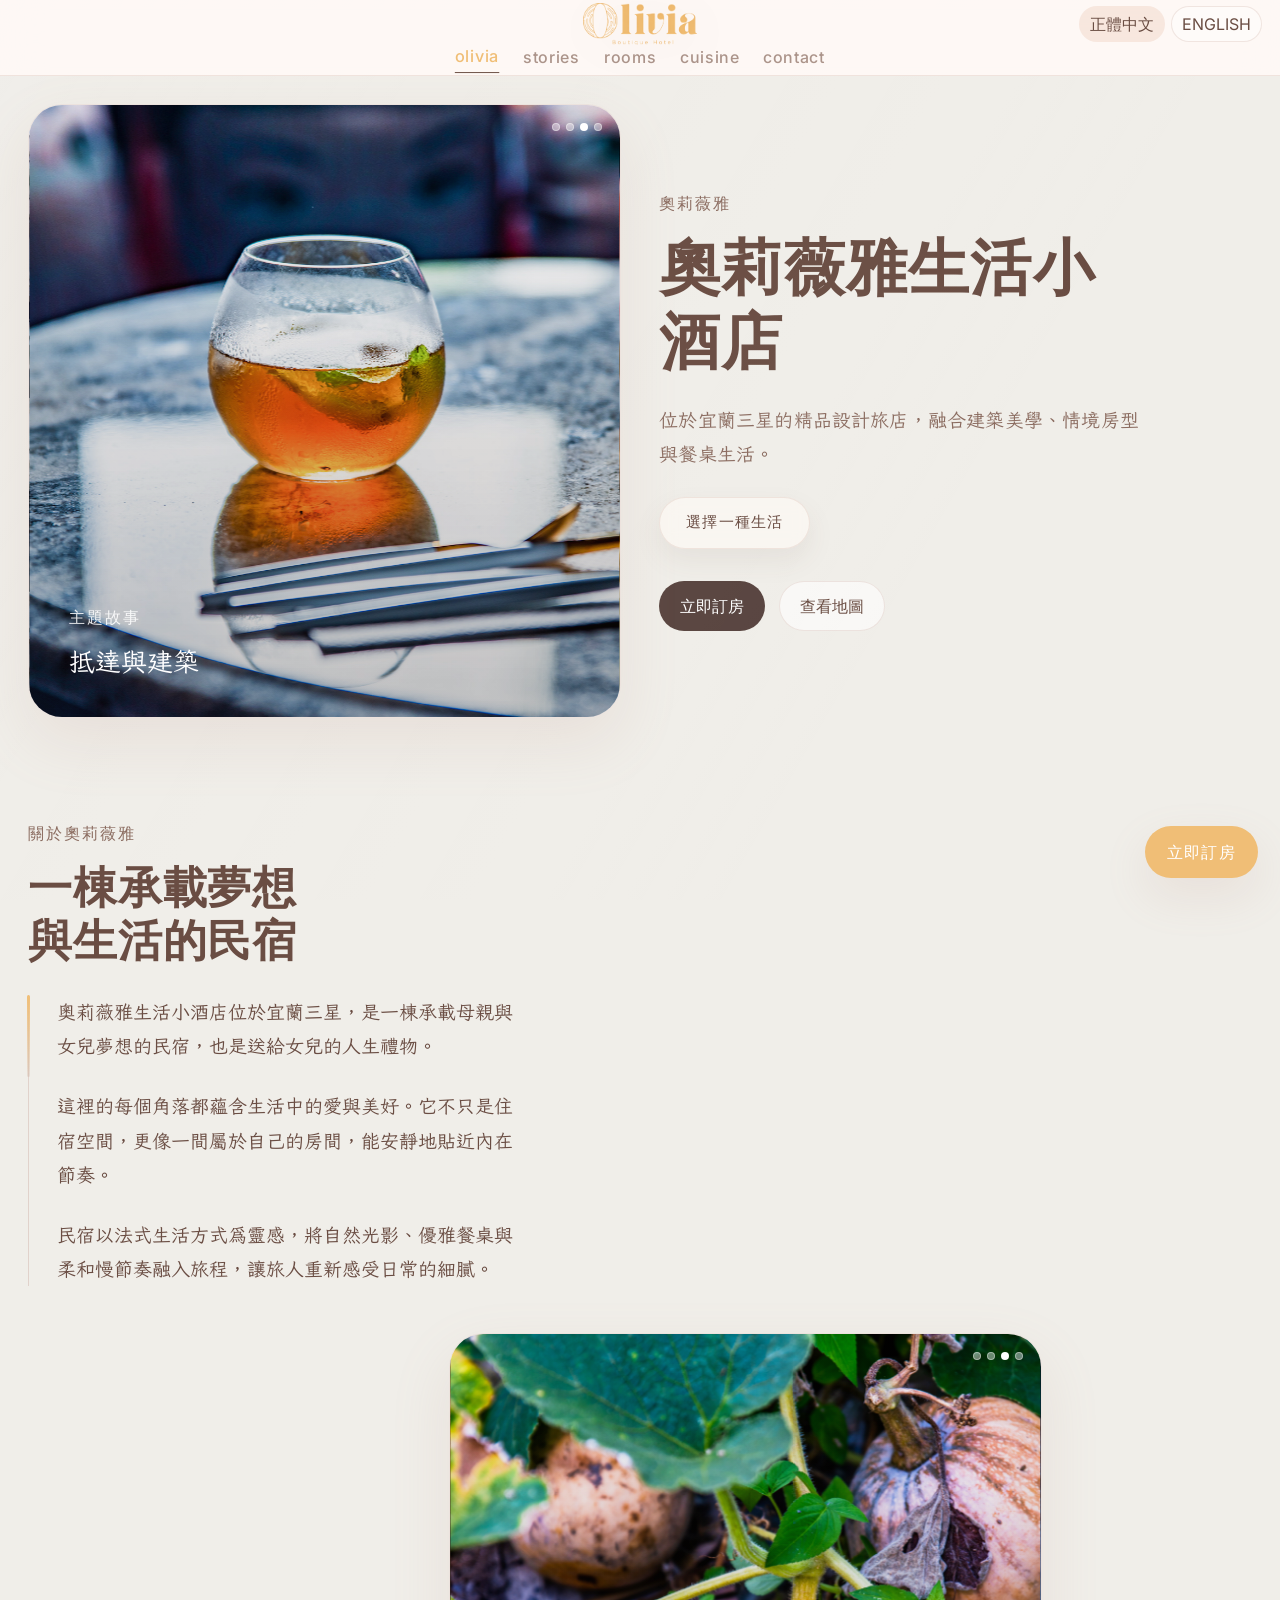
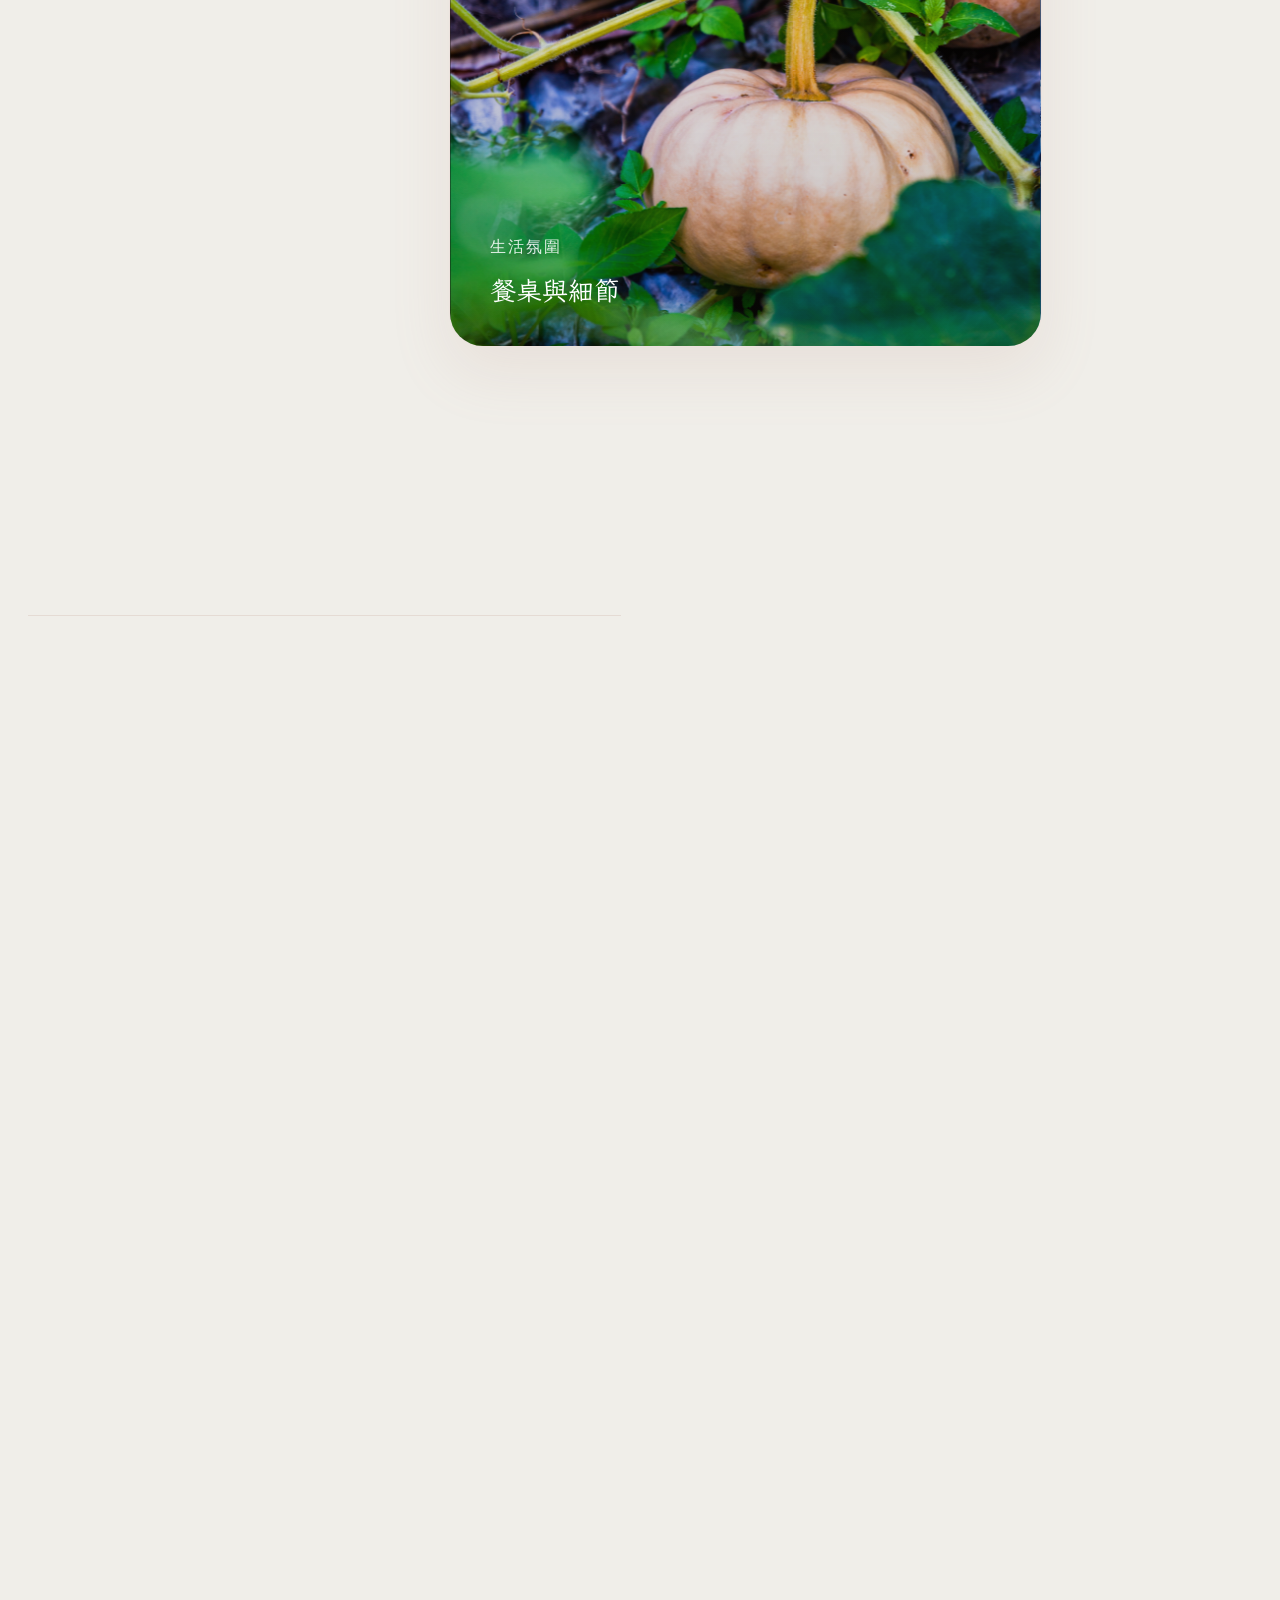
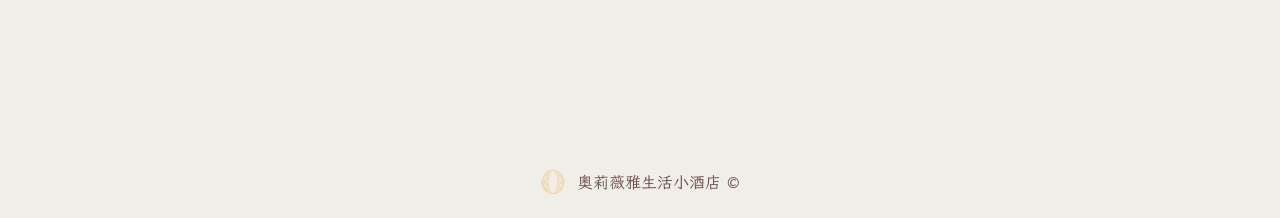
==== commit bfa192b8: "update" ====
--- a/index.html
+++ b/index.html
@@ -1,6 +1,17 @@
 <!doctype html>
 <html lang="zh-Hant">
 <head>
+<meta name="google-site-verification" content="k0P-TqqZIDgTPWJRYRkSXFvUHKsatGM79HkDYF6Jppg" />
+<!-- Google Tag Manager -->
+<script>
+(function(w,d,s,l,i){w[l]=w[l]||[];w[l].push({'gtm.start':
+new Date().getTime(),event:'gtm.js'});var f=d.getElementsByTagName(s)[0],
+j=d.createElement(s),dl=l!='dataLayer'?'<head>l='+l:'';j.async=true;j.src=
+'https://www.googletagmanager.com/gtm.js?id='+i+dl;f.parentNode.insertBefore(j,f);
+})(window,document,'script','dataLayer','GTM-TDRXK42L');
+</script>
+<!-- End Google Tag Manager -->
+
 <meta name="keywords" content="三星鄉,精品旅館,主題客房,女性主義,法式,私廚,免費停車,葡萄酒,奧莉薇雅,生活小酒店,時尚,生活態度">
   <meta charset="UTF-8" />
   <meta name="viewport" content="width=device-width, initial-scale=1.0" />
@@ -169,6 +180,11 @@
 <meta name="keywords" content="Sanxing Township,boutique hotel,themed rooms,feminism,French style,private dining,free parking,wine,Olivia,lifestyle hotel,fashion,lifestyle">
 </head>
 <body>
+<!-- Google Tag Manager (noscript) -->
+<noscript><iframe src="https://www.googletagmanager.com/ns.html?id=GTM-TDRXK42L"
+height="0" width="0" style="display:none;visibility:hidden"></iframe></noscript>
+<!-- End Google Tag Manager (noscript) -->
+
   <a class="floating-booking" href="https://www.booking-owlnest.com/oliviaboutiquehotel" target="_blank" rel="noopener" data-i18n="cta.book">立即訂房</a>
 <header class="site-header">
   <div class="header-inner">
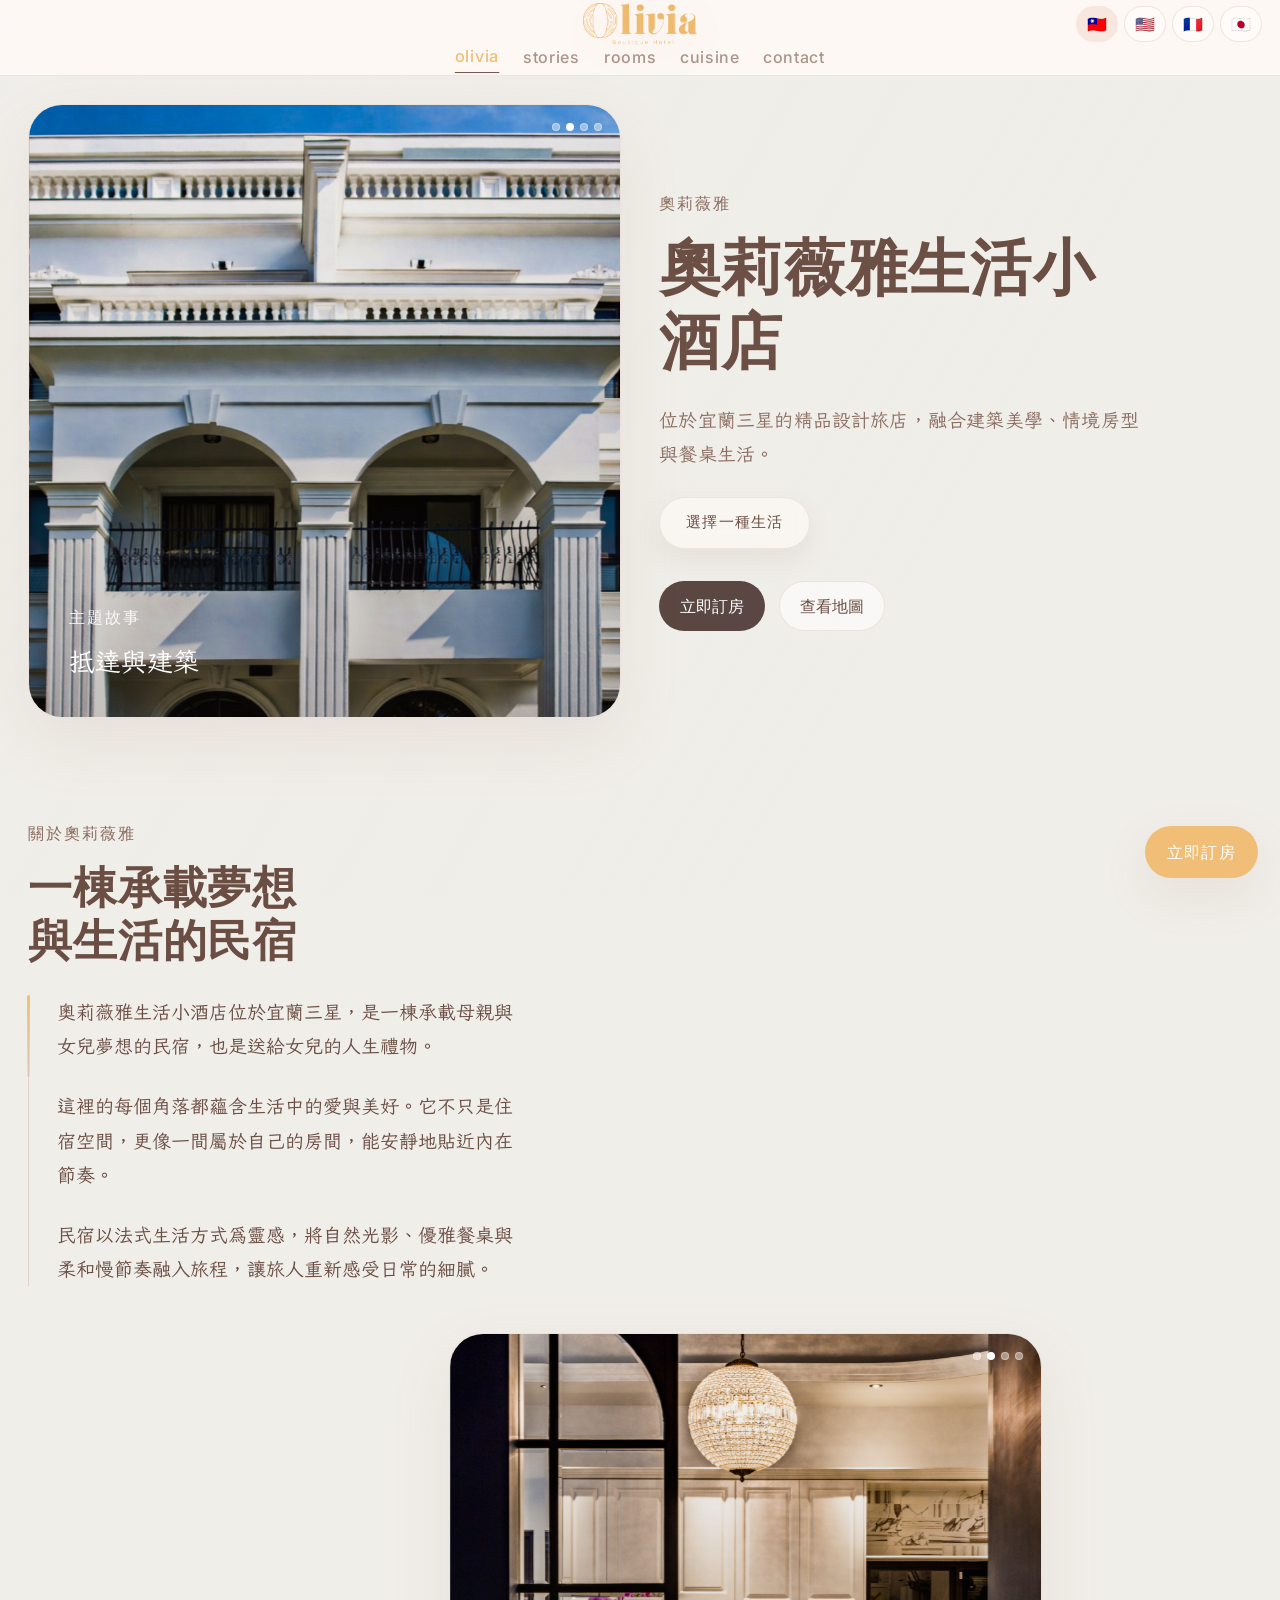
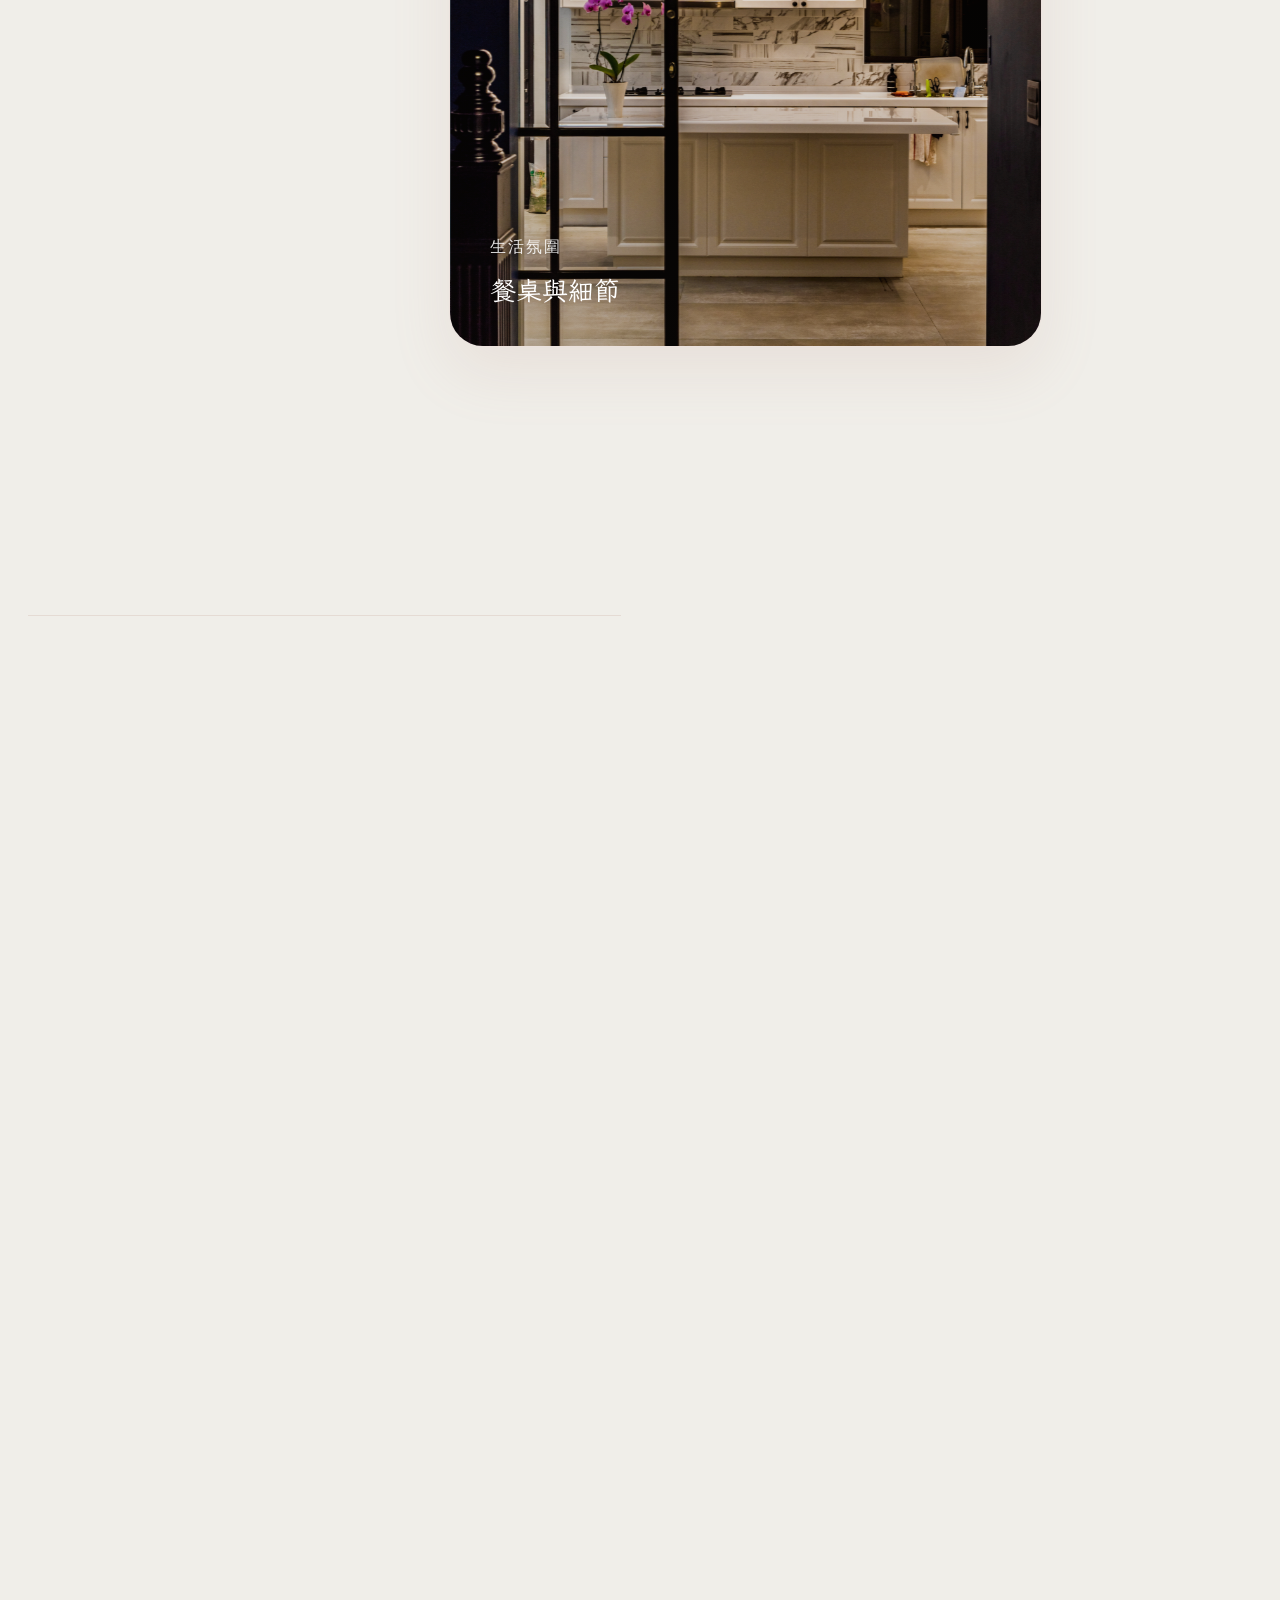
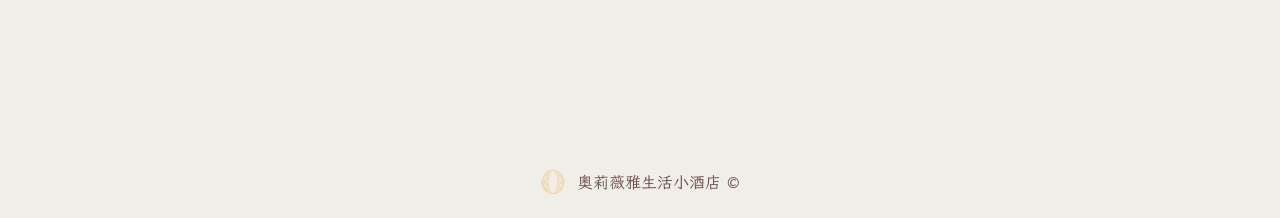
==== commit 6e74416c: "update" ====
--- a/index.html
+++ b/index.html
@@ -193,8 +193,10 @@
       <img src="assets/images/obh_olivia-logo-transparent-master.png" alt="奧莉薇雅生活小酒店標誌" data-i18n-attr="alt:ui.brandLogo" class="brand-logo" />
     </a>
     <div class="lang-switch" aria-label="語言切換" data-i18n-attr="aria-label:ui.langSwitcher">
-      <button class="lang-btn active" data-lang="zh-Hant">正體中文</button>
-      <button class="lang-btn" data-lang="en">ENGLISH</button>
+      <button class="lang-btn active" data-lang="zh-Hant">🇹🇼</button>
+      <button class="lang-btn" data-lang="en">🇺🇸</button>
+<button class="lang-btn" data-lang="fr">🇫🇷</button>
+<button class="lang-btn" data-lang="ja">🇯🇵</button>
     </div>
   </div>
   <nav class="main-nav" aria-label="主選單">
--- a/assets/css/style.css
+++ b/assets/css/style.css
@@ -240,6 +240,7 @@
 .carousel-card.tall{min-height:620px}
 .carousel-card.medium{min-height:460px}
 .carousel-card.short{min-height:380px}
+.carousel-card > .carousel-track{position:absolute;inset:0;height:100%}
 .carousel-track{display:flex;height:100%;transition:transform .9s cubic-bezier(.22,.61,.36,1);will-change:transform}
 .carousel-slide{min-width:100%;height:100%;position:relative;overflow:hidden}
 .carousel-slide img{width:100%;height:100%;object-fit:cover;transform:scale(1.03);transition:transform 8s ease, filter .5s ease}
@@ -4060,3 +4061,131 @@
   }
 }
 
+
+
+
+/* =========================
+   OLIVIA BISTRO FINAL UI
+========================= */
+.bistro-link-section{
+  margin-top:var(--space-2xl);
+  margin-bottom:var(--space-xl);
+}
+.bistro-link-card{
+  display:grid;
+  grid-template-columns:minmax(280px,.95fr) 1fr;
+  gap:clamp(22px,4vw,54px);
+  align-items:stretch;
+  overflow:hidden;
+  border:1px solid var(--line);
+  border-radius:var(--radius-xl);
+  background:linear-gradient(135deg,rgba(255,255,255,.82),rgba(255,250,246,.58));
+  box-shadow:var(--shadow);
+}
+.bistro-link-media{
+  min-height:360px;
+  overflow:hidden;
+}
+.bistro-link-media img{
+  width:100%;
+  height:100%;
+  object-fit:cover;
+  transform:scale(1.02);
+  transition:transform .8s var(--ease-luxury);
+}
+.bistro-link-card:hover .bistro-link-media img{
+  transform:scale(1.07);
+}
+.bistro-link-copy{
+  padding:clamp(28px,5vw,64px);
+  display:flex;
+  flex-direction:column;
+  justify-content:center;
+}
+.bistro-link-copy h2{
+  font-size:clamp(2.1rem,4vw,3.7rem);
+  margin-bottom:18px;
+}
+.bistro-link-copy p:not(.section-label){
+  color:var(--muted);
+  max-width:48ch;
+  margin-bottom:24px;
+}
+.bistro-page .site-header{
+  backdrop-filter:blur(18px);
+}
+.bistro-hero-section{
+  padding-top:90px;
+}
+.bistro-hero-layout{
+  display:grid;
+  grid-template-columns:minmax(0,.88fr) minmax(320px,1.05fr);
+  gap:clamp(28px,5vw,70px);
+  align-items:center;
+}
+.bistro-hero-copy{
+  border:1px solid var(--line);
+  border-radius:var(--radius-xl);
+  background:var(--surface-strong);
+  box-shadow:var(--shadow);
+  padding:clamp(30px,5vw,64px);
+}
+.bistro-hero-carousel{
+  min-height:620px;
+}
+.bistro-info-grid{
+  display:grid;
+  grid-template-columns:repeat(3,minmax(0,1fr));
+  gap:22px;
+}
+.bistro-info-grid .experience-card{
+  min-height:210px;
+}
+@media (max-width:900px){
+  .bistro-link-card,
+  .bistro-hero-layout,
+  .bistro-info-grid{
+    grid-template-columns:1fr;
+  }
+  .bistro-link-media{
+    min-height:280px;
+  }
+  .bistro-hero-carousel{
+    min-height:460px;
+  }
+}
+
+
+/* Olivia image update: keep original layout, add only spacing for inserted sections */
+.private-kitchen-section{
+  margin-top:var(--space-xl);
+  margin-bottom:var(--space-xl);
+}
+.emotion-stair .room-hero-frame,
+.emotion-stair .support-frame{
+  border-color:rgba(186,142,126,.22);
+}
+@media (max-width:720px){
+  .private-kitchen-section{margin-top:var(--space-lg);margin-bottom:var(--space-lg);}
+}
+
+/* Fix Private Kitchen carousel card fill: 5 slides only, no empty gray area */
+.private-kitchen-section .carousel-card.medium{
+  min-height:0;
+  height:clamp(320px,52vw,540px);
+}
+.private-kitchen-section .carousel-track,
+.private-kitchen-section .carousel-slide{
+  height:100%;
+}
+.private-kitchen-section .carousel-slide img{
+  display:block;
+  width:100%;
+  height:100%;
+  object-fit:cover;
+}
+@media (max-width:720px){
+  .private-kitchen-section .carousel-card.medium{
+    height:360px;
+  }
+}
